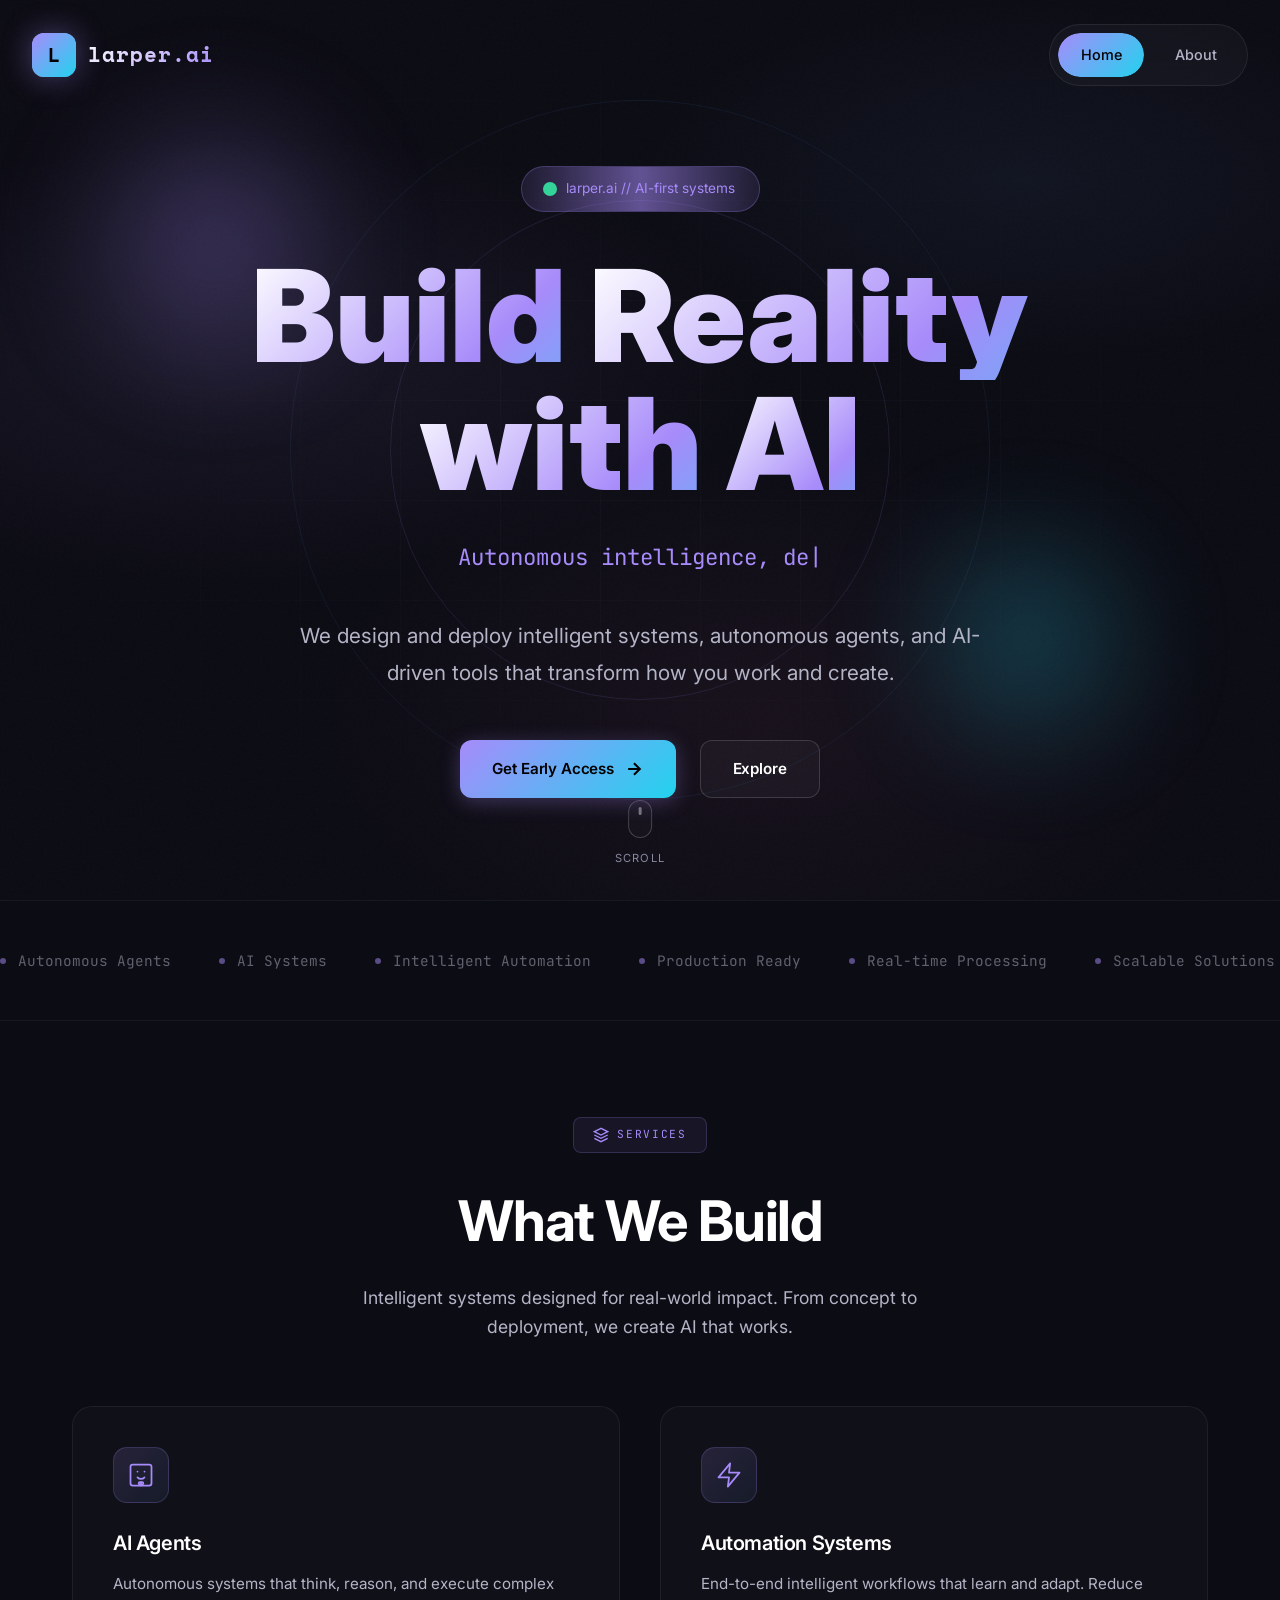
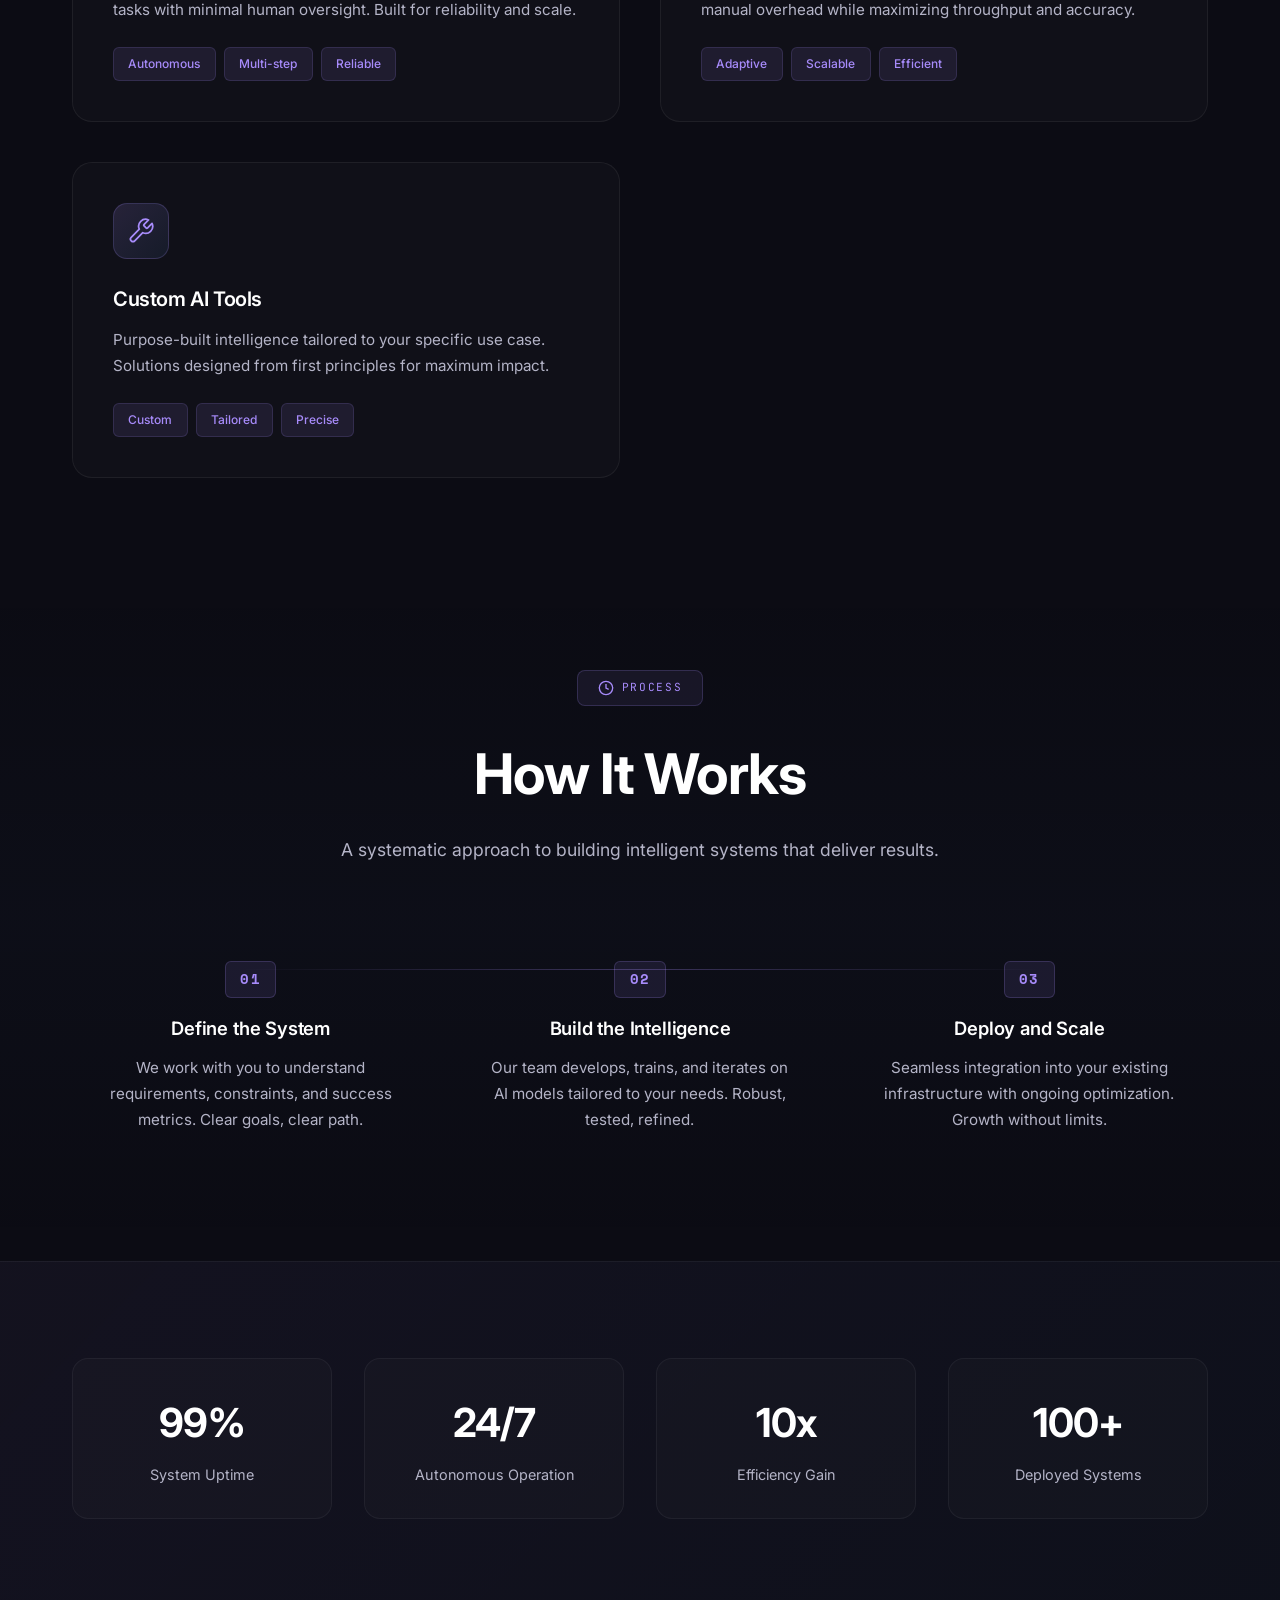
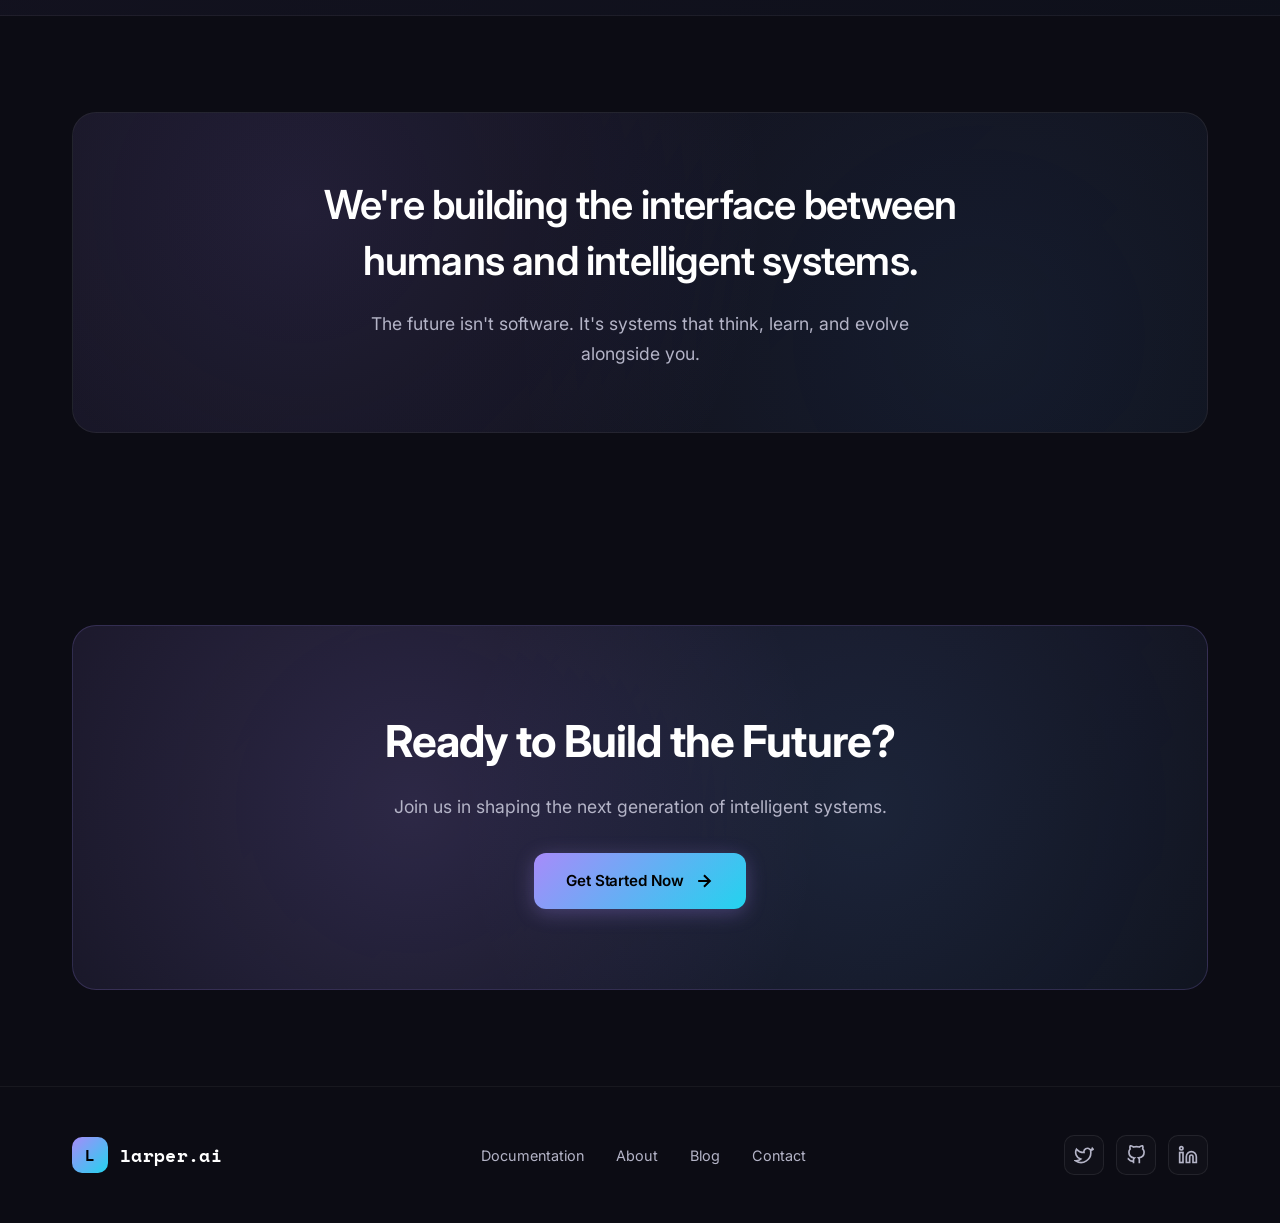
==== my-website.html/index.html @ 3fb198ee "init: larper.ai website base" ====
<!DOCTYPE html>
<html lang="en">

<head>
  <meta charset="UTF-8" />
  <meta name="viewport" content="width=device-width, initial-scale=1.0" />
  <title>larper.ai | Build Reality with AI</title>
  <link rel="preconnect" href="https://fonts.googleapis.com">
  <link rel="preconnect" href="https://fonts.gstatic.com" crossorigin>
  <link
    href="https://fonts.googleapis.com/css2?family=Inter:wght@300;400;500;600;700;800;900&family=Space+Mono:wght@400;700&family=JetBrains+Mono:wght@400;500;600&display=swap"
    rel="stylesheet">
  <style>
    :root {
      --bg: #0c0c14;
      --bg-light: #12121c;
      --text: #ffffff;
      --text-secondary: #b4b4c7;
      --muted: #8888a0;
      --accent: #a78bfa;
      --accent-alt: #60a5fa;
      --accent-pink: #f472b6;
      --accent-cyan: #22d3ee;
      --accent-green: #34d399;
      --accent-orange: #fb923c;
      --accent-yellow: #fbbf24;
    }

    * {
      box-sizing: border-box;
      margin: 0;
      padding: 0;
    }

    html {
      scroll-behavior: smooth;
    }

    ::-webkit-scrollbar {
      width: 10px;
    }

    ::-webkit-scrollbar-track {
      background: var(--bg);
    }

    ::-webkit-scrollbar-thumb {
      background: linear-gradient(180deg, var(--accent), var(--accent-cyan));
      border-radius: 5px;
    }

    body {
      background: var(--bg);
      color: var(--text);
      font-family: 'Inter', -apple-system, BlinkMacSystemFont, sans-serif;
      line-height: 1.6;
      overflow-x: hidden;
    }

    /* ===== ANIMATED BACKGROUND ===== */
    .bg-container {
      position: fixed;
      inset: 0;
      z-index: 0;
      overflow: hidden;
    }

    /* Subtle Mesh Gradient Background */
    .mesh-gradient {
      position: absolute;
      inset: 0;
      background:
        radial-gradient(ellipse 80% 50% at 20% 40%, rgba(167, 139, 250, 0.08) 0%, transparent 50%),
        radial-gradient(ellipse 60% 40% at 80% 20%, rgba(96, 165, 250, 0.06) 0%, transparent 50%),
        radial-gradient(ellipse 70% 60% at 60% 80%, rgba(244, 114, 182, 0.05) 0%, transparent 50%);
    }

    /* Grid - subtle */
    .grid-pattern {
      position: absolute;
      inset: 0;
      background-image:
        linear-gradient(rgba(255, 255, 255, 0.02) 1px, transparent 1px),
        linear-gradient(90deg, rgba(255, 255, 255, 0.02) 1px, transparent 1px);
      background-size: 100px 100px;
      mask-image: radial-gradient(ellipse at center, black 20%, transparent 70%);
    }

    /* Noise */
    .noise {
      position: absolute;
      inset: 0;
      background-image: url("data:image/svg+xml,%3Csvg viewBox='0 0 512 512' xmlns='http://www.w3.org/2000/svg'%3E%3Cfilter id='n'%3E%3CfeTurbulence type='fractalNoise' baseFrequency='0.7' numOctaves='4'/%3E%3C/filter%3E%3Crect width='100%25' height='100%25' filter='url(%23n)'/%3E%3C/svg%3E");
      opacity: 0.02;
      pointer-events: none;
    }

    /* Scroll Progress */
    .scroll-progress {
      position: fixed;
      top: 0;
      left: 0;
      height: 4px;
      background: linear-gradient(90deg, var(--accent), var(--accent-cyan), var(--accent-pink), var(--accent));
      background-size: 200% 100%;
      z-index: 10001;
      transform-origin: left;
      transform: scaleX(0);
      animation: gradientShift 3s linear infinite;
      box-shadow: 0 0 20px var(--accent), 0 0 40px var(--accent-cyan);
    }

    @keyframes gradientShift {
      0% {
        background-position: 0% 50%;
      }

      100% {
        background-position: 200% 50%;
      }
    }

    /* ===== HEADER ===== */
    .site-header {
      position: fixed;
      top: 0;
      left: 0;
      right: 0;
      z-index: 1000;
      padding: 1.5rem 0;
      transition: all 0.5s cubic-bezier(0.4, 0, 0.2, 1);
    }

    .site-header.scrolled {
      padding: 1rem 0;
      background: rgba(12, 12, 20, 0.85);
      backdrop-filter: blur(30px) saturate(180%);
      -webkit-backdrop-filter: blur(30px) saturate(180%);
      border-bottom: 1px solid rgba(255, 255, 255, 0.1);
    }

    .nav-inner {
      display: flex;
      align-items: center;
      justify-content: space-between;
      max-width: 1400px;
      margin: 0 auto;
      padding: 0 2rem;
    }

    .brand {
      display: flex;
      align-items: center;
      gap: 0.75rem;
      text-decoration: none;
      position: relative;
    }

    .brand-icon {
      width: 44px;
      height: 44px;
      background: linear-gradient(135deg, var(--accent), var(--accent-cyan));
      border-radius: 12px;
      display: flex;
      align-items: center;
      justify-content: center;
      font-family: 'Space Mono', monospace;
      font-size: 1.25rem;
      font-weight: 700;
      color: #000;
      box-shadow: 0 0 30px rgba(167, 139, 250, 0.4);
      animation: iconGlow 3s ease-in-out infinite;
      position: relative;
      overflow: hidden;
    }

    .brand-icon::before {
      content: '';
      position: absolute;
      inset: -2px;
      background: linear-gradient(135deg, var(--accent), var(--accent-cyan), var(--accent-pink), var(--accent));
      border-radius: 12px;
      z-index: -1;
      animation: borderRotate 3s linear infinite;
    }

    @keyframes borderRotate {
      0% {
        transform: rotate(0deg);
      }

      100% {
        transform: rotate(360deg);
      }
    }

    @keyframes iconGlow {

      0%,
      100% {
        box-shadow: 0 0 20px rgba(167, 139, 250, 0.4), 0 0 40px rgba(167, 139, 250, 0.2);
      }

      50% {
        box-shadow: 0 0 40px rgba(96, 165, 250, 0.6), 0 0 80px rgba(96, 165, 250, 0.3);
      }
    }

    .brand-text {
      font-family: 'Space Mono', monospace;
      font-size: 1.3rem;
      font-weight: 700;
      color: var(--text);
      letter-spacing: 0.05em;
      background: linear-gradient(135deg, var(--text), var(--accent));
      -webkit-background-clip: text;
      -webkit-text-fill-color: transparent;
      background-clip: text;
    }

    .nav-links {
      display: flex;
      gap: 0.5rem;
      background: rgba(255, 255, 255, 0.03);
      backdrop-filter: blur(20px);
      padding: 0.5rem;
      border-radius: 100px;
      border: 1px solid rgba(255, 255, 255, 0.08);
    }

    .nav-links a {
      color: var(--text-secondary);
      text-decoration: none;
      font-size: 0.9rem;
      font-weight: 500;
      padding: 0.65rem 1.4rem;
      border-radius: 100px;
      transition: all 0.3s ease;
      position: relative;
      overflow: hidden;
    }

    .nav-links a::before {
      content: '';
      position: absolute;
      inset: 0;
      background: linear-gradient(135deg, var(--accent), var(--accent-cyan));
      border-radius: 100px;
      opacity: 0;
      transition: opacity 0.3s;
    }

    .nav-links a span {
      position: relative;
      z-index: 1;
    }

    .nav-links a:hover,
    .nav-links a[aria-current="page"] {
      color: #000;
    }

    .nav-links a:hover::before,
    .nav-links a[aria-current="page"]::before {
      opacity: 1;
    }

    /* ===== HERO SECTION ===== */
    .hero {
      min-height: 100vh;
      display: flex;
      align-items: center;
      justify-content: center;
      position: relative;
      padding: 8rem 2rem 4rem;
      overflow: hidden;
    }

    /* Hero decorations */
    .hero-decoration {
      position: absolute;
      inset: 0;
      pointer-events: none;
      overflow: hidden;
    }

    .hero-ring {
      position: absolute;
      border-radius: 50%;
      border: 1px solid rgba(167, 139, 250, 0.12);
      top: 50%;
      left: 50%;
      transform: translate(-50%, -50%);
    }

    .hero-ring-1 {
      width: 500px;
      height: 500px;
    }

    .hero-ring-2 {
      width: 700px;
      height: 700px;
      border-color: rgba(96, 165, 250, 0.08);
    }

    .hero-orb {
      position: absolute;
      border-radius: 50%;
      filter: blur(60px);
      opacity: 0.4;
    }

    .hero-orb-1 {
      width: 300px;
      height: 300px;
      background: radial-gradient(circle, var(--accent), transparent 70%);
      top: 10%;
      left: 5%;
    }

    .hero-orb-2 {
      width: 250px;
      height: 250px;
      background: radial-gradient(circle, var(--accent-cyan), transparent 70%);
      bottom: 15%;
      right: 10%;
    }

    .hero-content {
      text-align: center;
      max-width: 1000px;
      position: relative;
      z-index: 10;
    }

    /* Hero Badge */
    .hero-badge {
      display: inline-flex;
      align-items: center;
      gap: 0.75rem;
      padding: 0.7rem 1.5rem;
      background: rgba(167, 139, 250, 0.1);
      border: 1px solid rgba(167, 139, 250, 0.3);
      border-radius: 100px;
      font-size: 0.85rem;
      color: var(--accent);
      margin-bottom: 2.5rem;
      position: relative;
      overflow: hidden;
      animation: fadeInUp 1s ease forwards;
      opacity: 0;
    }

    .hero-badge::before {
      content: '';
      position: absolute;
      inset: -2px;
      background: linear-gradient(90deg, transparent, rgba(167, 139, 250, 0.5), transparent);
      animation: shimmer 3s ease infinite;
    }

    @keyframes shimmer {
      0% {
        transform: translateX(-100%);
      }

      100% {
        transform: translateX(100%);
      }
    }

    .badge-dot {
      width: 8px;
      height: 8px;
      background: var(--accent-green);
      border-radius: 50%;
      position: relative;
    }

    .badge-dot::after {
      content: '';
      position: absolute;
      inset: -3px;
      background: var(--accent-green);
      border-radius: 50%;
      animation: dotPulse 2s ease-in-out infinite;
    }

    @keyframes dotPulse {

      0%,
      100% {
        opacity: 0;
        transform: scale(1);
      }

      50% {
        opacity: 0.5;
        transform: scale(2);
      }
    }

    /* Hero Title */
    .hero h1 {
      font-family: 'Inter', sans-serif;
      font-size: clamp(3.5rem, 12vw, 8rem);
      font-weight: 900;
      line-height: 1;
      margin-bottom: 2rem;
      position: relative;
      animation: fadeInUp 1s ease 0.1s forwards;
      opacity: 0;
    }

    .hero h1 .line {
      display: block;
    }

    .hero h1 .word {
      display: inline-block;
      background: linear-gradient(135deg, #fff 0%, var(--accent) 25%, var(--accent-cyan) 50%, var(--accent-pink) 75%, #fff 100%);
      background-size: 300% 300%;
      -webkit-background-clip: text;
      -webkit-text-fill-color: transparent;
      background-clip: text;
      animation: gradientText 6s ease infinite;
    }

    @keyframes gradientText {

      0%,
      100% {
        background-position: 0% 50%;
      }

      50% {
        background-position: 100% 50%;
      }
    }

    /* Typewriter */
    .hero-tagline {
      font-family: 'JetBrains Mono', monospace;
      font-size: clamp(1rem, 2.5vw, 1.4rem);
      color: var(--accent-cyan);
      margin-bottom: 2rem;
      min-height: 2em;
      animation: fadeInUp 1s ease 0.2s forwards;
      opacity: 0;
    }

    .typewriter {
      color: var(--accent);
    }

    .typewriter::after {
      content: '|';
      animation: blink 0.8s step-end infinite;
      color: var(--accent);
    }

    @keyframes blink {

      0%,
      100% {
        opacity: 1;
      }

      50% {
        opacity: 0;
      }
    }

    /* Hero Description */
    .hero-description {
      font-size: clamp(1.1rem, 2vw, 1.3rem);
      color: var(--text-secondary);
      max-width: 700px;
      margin: 0 auto 3rem;
      line-height: 1.8;
      animation: fadeInUp 1s ease 0.3s forwards;
      opacity: 0;
    }

    /* Buttons */
    .hero-buttons {
      display: flex;
      gap: 1.5rem;
      justify-content: center;
      flex-wrap: wrap;
      animation: fadeInUp 1s ease 0.4s forwards;
      opacity: 0;
    }

    .btn {
      display: inline-flex;
      align-items: center;
      justify-content: center;
      gap: 0.6rem;
      padding: 1rem 2rem;
      border-radius: 12px;
      font-size: 0.95rem;
      font-weight: 600;
      text-decoration: none;
      transition: all 0.3s ease;
      position: relative;
      overflow: hidden;
      font-family: 'Inter', sans-serif;
      letter-spacing: -0.01em;
    }

    .btn-primary {
      background: linear-gradient(135deg, var(--accent), var(--accent-cyan));
      color: #000;
      border: none;
      box-shadow: 0 4px 20px rgba(167, 139, 250, 0.3);
    }

    .btn-primary:hover {
      transform: translateY(-2px);
      box-shadow: 0 8px 30px rgba(167, 139, 250, 0.4);
    }

    .btn-primary:active {
      transform: translateY(0);
    }

    .btn-secondary {
      background: rgba(255, 255, 255, 0.03);
      color: var(--text);
      border: 1px solid rgba(255, 255, 255, 0.15);
      backdrop-filter: blur(10px);
    }

    .btn-secondary:hover {
      background: rgba(255, 255, 255, 0.08);
      border-color: rgba(167, 139, 250, 0.4);
      transform: translateY(-2px);
    }

    @keyframes fadeInUp {
      from {
        opacity: 0;
        transform: translateY(50px);
      }

      to {
        opacity: 1;
        transform: translateY(0);
      }
    }

    /* Scroll Indicator */
    .scroll-indicator {
      position: absolute;
      bottom: 2rem;
      left: 50%;
      transform: translateX(-50%);
      display: flex;
      flex-direction: column;
      align-items: center;
      gap: 0.75rem;
      color: var(--muted);
      font-size: 0.7rem;
      letter-spacing: 0.1em;
      text-transform: uppercase;
      animation: fadeIn 1s ease 1.5s forwards;
      opacity: 0;
    }

    @keyframes fadeIn {
      to {
        opacity: 1;
      }
    }

    .scroll-mouse {
      width: 24px;
      height: 38px;
      border: 1.5px solid rgba(255, 255, 255, 0.2);
      border-radius: 16px;
      position: relative;
      background: rgba(255, 255, 255, 0.02);
    }

    .scroll-mouse::before {
      content: '';
      position: absolute;
      top: 6px;
      left: 50%;
      transform: translateX(-50%);
      width: 3px;
      height: 8px;
      background: rgba(255, 255, 255, 0.4);
      border-radius: 2px;
      animation: scrollBounce 2s ease-in-out infinite;
    }

    @keyframes scrollBounce {

      0%,
      100% {
        transform: translateX(-50%) translateY(0);
        opacity: 1;
      }

      50% {
        transform: translateX(-50%) translateY(12px);
        opacity: 0.3;
      }
    }

    /* ===== MARQUEE ===== */
    .marquee-section {
      padding: 3rem 0;
      border-top: 1px solid rgba(255, 255, 255, 0.05);
      border-bottom: 1px solid rgba(255, 255, 255, 0.05);
      overflow: hidden;
      position: relative;
    }

    .marquee-container {
      display: flex;
      gap: 3rem;
      animation: marquee 30s linear infinite;
    }

    .marquee-item {
      font-family: 'JetBrains Mono', monospace;
      font-size: 0.9rem;
      color: var(--text-secondary);
      white-space: nowrap;
      display: flex;
      align-items: center;
      gap: 0.75rem;
      opacity: 0.5;
    }

    .marquee-item::before {
      content: '';
      width: 6px;
      height: 6px;
      background: var(--accent);
      border-radius: 50%;
    }

    @keyframes marquee {
      0% {
        transform: translateX(0);
      }

      100% {
        transform: translateX(-50%);
      }
    }

    /* ===== SECTIONS ===== */
    section {
      padding: 6rem 0;
      position: relative;
      z-index: 10;
    }

    .container {
      max-width: 1200px;
      margin: 0 auto;
      padding: 0 2rem;
    }

    .section-header {
      text-align: center;
      margin-bottom: 4rem;
    }

    .section-label {
      display: inline-flex;
      align-items: center;
      gap: 0.5rem;
      font-family: 'JetBrains Mono', monospace;
      font-size: 0.7rem;
      color: var(--accent);
      text-transform: uppercase;
      letter-spacing: 0.15em;
      padding: 0.5rem 1.2rem;
      background: rgba(167, 139, 250, 0.08);
      border: 1px solid rgba(167, 139, 250, 0.2);
      border-radius: 8px;
      margin-bottom: 1.5rem;
    }

    .section-title {
      font-family: 'Inter', sans-serif;
      font-size: clamp(2rem, 5vw, 3.5rem);
      font-weight: 700;
      margin-bottom: 1rem;
      color: var(--text);
      letter-spacing: -0.02em;
    }

    .section-subtitle {
      color: var(--text-secondary);
      font-size: 1.1rem;
      max-width: 600px;
      margin: 0 auto;
      line-height: 1.7;
    }

    /* ===== FEATURE CARDS ===== */
    .features-grid {
      display: grid;
      grid-template-columns: repeat(auto-fit, minmax(380px, 1fr));
      gap: 2.5rem;
    }

    .feature-card {
      position: relative;
      padding: 2.5rem;
      background: rgba(255, 255, 255, 0.02);
      border: 1px solid rgba(255, 255, 255, 0.06);
      border-radius: 20px;
      overflow: hidden;
      transition: all 0.4s ease;
    }

    .feature-card::before {
      content: '';
      position: absolute;
      inset: 0;
      background: radial-gradient(circle at var(--mouse-x, 50%) var(--mouse-y, 50%), rgba(167, 139, 250, 0.1), transparent 50%);
      opacity: 0;
      transition: opacity 0.4s;
      pointer-events: none;
    }

    .feature-card:hover::before {
      opacity: 1;
    }

    .feature-card:hover {
      transform: translateY(-8px);
      border-color: rgba(167, 139, 250, 0.25);
      box-shadow: 0 20px 40px rgba(0, 0, 0, 0.3), 0 0 40px rgba(167, 139, 250, 0.08);
    }

    .feature-glow {
      position: absolute;
      top: 0;
      left: 0;
      right: 0;
      height: 1px;
      background: linear-gradient(90deg, transparent, var(--accent), transparent);
      opacity: 0;
      transition: opacity 0.4s;
    }

    .feature-card:hover .feature-glow {
      opacity: 0.6;
    }

    .feature-icon {
      width: 56px;
      height: 56px;
      display: flex;
      align-items: center;
      justify-content: center;
      background: linear-gradient(135deg, rgba(167, 139, 250, 0.15), rgba(96, 165, 250, 0.08));
      border: 1px solid rgba(167, 139, 250, 0.2);
      border-radius: 14px;
      margin-bottom: 1.5rem;
      position: relative;
      color: var(--accent);
    }

    .feature-icon svg {
      width: 28px;
      height: 28px;
    }

    .feature-card h3 {
      font-size: 1.25rem;
      margin-bottom: 0.75rem;
      color: var(--text);
      font-weight: 600;
      letter-spacing: -0.02em;
    }

    .feature-card p {
      color: var(--text-secondary);
      font-size: 0.95rem;
      line-height: 1.7;
    }

    .feature-tags {
      display: flex;
      flex-wrap: wrap;
      gap: 0.5rem;
      margin-top: 1.5rem;
    }

    .feature-tag {
      font-size: 0.75rem;
      padding: 0.4rem 0.9rem;
      background: rgba(167, 139, 250, 0.1);
      border: 1px solid rgba(167, 139, 250, 0.15);
      border-radius: 6px;
      color: var(--accent);
      font-weight: 500;
    }

    /* ===== STEPS ===== */
    .steps-section {
      background: linear-gradient(180deg, transparent, rgba(96, 165, 250, 0.02), transparent);
    }

    .steps-container {
      display: grid;
      grid-template-columns: repeat(3, 1fr);
      gap: 2rem;
      position: relative;
    }

    .steps-container::before {
      content: '';
      position: absolute;
      top: 2.5rem;
      left: 15%;
      right: 15%;
      height: 1px;
      background: linear-gradient(90deg, transparent, rgba(167, 139, 250, 0.3), transparent);
    }

    .step-card {
      text-align: center;
      padding: 2rem 1.5rem;
      position: relative;
    }

    .step-number {
      font-family: 'Space Mono', monospace;
      font-size: 0.85rem;
      font-weight: 600;
      color: var(--accent);
      text-transform: uppercase;
      letter-spacing: 0.1em;
      margin-bottom: 1rem;
      display: inline-block;
      padding: 0.4rem 0.9rem;
      background: rgba(167, 139, 250, 0.1);
      border: 1px solid rgba(167, 139, 250, 0.2);
      border-radius: 6px;
    }

    .step-card h3 {
      font-size: 1.15rem;
      margin-bottom: 0.75rem;
      color: var(--text);
      font-weight: 600;
      letter-spacing: -0.01em;
    }

    .step-card p {
      color: var(--text-secondary);
      font-size: 0.95rem;
      line-height: 1.7;
    }

    /* ===== STATS ===== */
    .showcase {
      background: linear-gradient(135deg, rgba(167, 139, 250, 0.05), rgba(96, 165, 250, 0.03));
      border-top: 1px solid rgba(255, 255, 255, 0.05);
      border-bottom: 1px solid rgba(255, 255, 255, 0.05);
    }

    .showcase-grid {
      display: grid;
      grid-template-columns: repeat(4, 1fr);
      gap: 2rem;
    }

    .stat-card {
      text-align: center;
      padding: 2rem 1.5rem;
      background: rgba(255, 255, 255, 0.02);
      border: 1px solid rgba(255, 255, 255, 0.05);
      border-radius: 16px;
      transition: all 0.3s ease;
    }

    .stat-card:hover {
      transform: translateY(-4px);
      border-color: rgba(167, 139, 250, 0.2);
      background: rgba(255, 255, 255, 0.03);
    }

    .stat-number {
      font-family: 'Inter', sans-serif;
      font-size: 2.5rem;
      font-weight: 700;
      color: var(--text);
      margin-bottom: 0.5rem;
      letter-spacing: -0.02em;
    }

    .stat-label {
      color: var(--text-secondary);
      font-size: 0.9rem;
    }

    /* ===== VISION ===== */
    .vision-section {
      position: relative;
    }

    .vision-card {
      background: linear-gradient(135deg, rgba(167, 139, 250, 0.06), rgba(96, 165, 250, 0.03));
      border: 1px solid rgba(255, 255, 255, 0.08);
      border-radius: 24px;
      padding: 4rem 3rem;
      text-align: center;
      position: relative;
      overflow: hidden;
    }

    .vision-card::before {
      content: '';
      position: absolute;
      inset: 0;
      background:
        radial-gradient(circle at 20% 30%, rgba(167, 139, 250, 0.1), transparent 50%),
        radial-gradient(circle at 80% 70%, rgba(96, 165, 250, 0.08), transparent 50%);
      pointer-events: none;
    }

    .vision-content {
      position: relative;
      z-index: 1;
    }

    .vision-card h2 {
      font-family: 'Inter', sans-serif;
      font-size: clamp(1.5rem, 4vw, 2.5rem);
      font-weight: 600;
      margin-bottom: 1.25rem;
      line-height: 1.4;
      color: var(--text);
      letter-spacing: -0.02em;
    }

    .vision-card p {
      color: var(--text-secondary);
      font-size: 1.1rem;
      max-width: 600px;
      margin: 0 auto;
      line-height: 1.7;
    }

    /* ===== CTA ===== */
    .cta-card {
      background: linear-gradient(135deg, rgba(167, 139, 250, 0.1), rgba(96, 165, 250, 0.05));
      border: 1px solid rgba(167, 139, 250, 0.2);
      border-radius: 24px;
      padding: 5rem 3rem;
      text-align: center;
      position: relative;
      overflow: hidden;
    }

    .cta-card::before {
      content: '';
      position: absolute;
      inset: 0;
      background: radial-gradient(circle at 30% 50%, rgba(167, 139, 250, 0.15), transparent 50%),
        radial-gradient(circle at 70% 50%, rgba(96, 165, 250, 0.1), transparent 50%);
      pointer-events: none;
    }

    .cta-card h2 {
      font-family: 'Inter', sans-serif;
      font-size: clamp(1.75rem, 4vw, 2.75rem);
      font-weight: 700;
      margin-bottom: 1rem;
      position: relative;
      letter-spacing: -0.02em;
    }

    .cta-card p {
      color: var(--text-secondary);
      font-size: 1.1rem;
      margin-bottom: 2rem;
      position: relative;
      max-width: 500px;
      margin-left: auto;
      margin-right: auto;
    }

    .cta-card .btn {
      position: relative;
    }

    /* ===== FOOTER ===== */
    footer {
      padding: 3rem 0;
      border-top: 1px solid rgba(255, 255, 255, 0.05);
      position: relative;
      z-index: 10;
    }

    .footer-content {
      display: flex;
      justify-content: space-between;
      align-items: center;
      flex-wrap: wrap;
      gap: 1.5rem;
    }

    .footer-brand {
      display: flex;
      align-items: center;
      gap: 0.75rem;
    }

    .footer-logo {
      width: 36px;
      height: 36px;
      background: linear-gradient(135deg, var(--accent), var(--accent-cyan));
      border-radius: 10px;
      display: flex;
      align-items: center;
      justify-content: center;
      font-family: 'Space Mono', monospace;
      font-weight: 700;
      font-size: 1rem;
      color: #000;
    }

    .footer-name {
      font-family: 'Space Mono', monospace;
      font-weight: 700;
      font-size: 1.1rem;
      color: var(--text);
      letter-spacing: 0.02em;
    }

    .footer-links {
      display: flex;
      gap: 2rem;
    }

    .footer-links a {
      color: var(--text-secondary);
      text-decoration: none;
      font-size: 0.9rem;
      transition: color 0.2s ease;
    }

    .footer-links a:hover {
      color: var(--text);
    }

    .footer-social {
      display: flex;
      gap: 0.75rem;
    }

    .footer-social a {
      width: 40px;
      height: 40px;
      display: flex;
      align-items: center;
      justify-content: center;
      border-radius: 10px;
      border: 1px solid rgba(255, 255, 255, 0.08);
      color: var(--text-secondary);
      transition: all 0.2s ease;
      background: rgba(255, 255, 255, 0.02);
    }

    .footer-social a:hover {
      background: rgba(167, 139, 250, 0.1);
      border-color: rgba(167, 139, 250, 0.3);
      color: var(--text);
    }

    /* ===== REVEAL ANIMATIONS ===== */
    .reveal {
      opacity: 0;
      transform: translateY(30px);
      transition: opacity 0.6s ease, transform 0.6s ease;
    }

    .reveal.active {
      opacity: 1;
      transform: translateY(0);
    }

    .reveal-delay-1 {
      transition-delay: 0.1s;
    }

    .reveal-delay-2 {
      transition-delay: 0.2s;
    }

    .reveal-delay-3 {
      transition-delay: 0.3s;
    }

    /* ===== MODAL ===== */
    .modal-overlay {
      position: fixed;
      inset: 0;
      z-index: 10000;
      display: grid;
      place-items: center;
      padding: 1rem;
      background: rgba(12, 12, 20, 0.95);
      backdrop-filter: blur(30px);
      opacity: 0;
      visibility: hidden;
      pointer-events: none;
      transition: all 0.5s ease;
    }

    .modal-overlay.active {
      opacity: 1;
      visibility: visible;
      pointer-events: auto;
    }

    .modal {
      width: min(100%, 500px);
      background: linear-gradient(135deg, rgba(20, 20, 35, 0.98), rgba(12, 12, 20, 0.99));
      border: 2px solid rgba(167, 139, 250, 0.3);
      border-radius: 32px;
      padding: 3rem;
      position: relative;
      overflow: hidden;
      transform: translateY(50px) scale(0.9);
      transition: transform 0.5s cubic-bezier(0.175, 0.885, 0.32, 1.275);
    }

    .modal-overlay.active .modal {
      transform: translateY(0) scale(1);
    }

    .modal::before {
      content: '';
      position: absolute;
      inset: -3px;
      background: conic-gradient(from 0deg, var(--accent), var(--accent-cyan), var(--accent-pink), var(--accent));
      border-radius: 32px;
      z-index: -1;
      animation: borderRotate 4s linear infinite;
      opacity: 0.5;
    }

    .modal-close {
      position: absolute;
      top: 1.5rem;
      right: 1.5rem;
      width: 44px;
      height: 44px;
      display: flex;
      align-items: center;
      justify-content: center;
      border: 1px solid rgba(255, 255, 255, 0.1);
      background: rgba(255, 255, 255, 0.05);
      color: var(--text-secondary);
      border-radius: 14px;
      cursor: pointer;
      transition: all 0.3s ease;
      font-size: 1.5rem;
    }

    .modal-close:hover {
      background: rgba(167, 139, 250, 0.1);
      border-color: var(--accent);
      color: var(--text);
    }

    .modal-title {
      font-size: 2rem;
      font-weight: 700;
      margin-bottom: 1rem;
    }

    .modal-copy {
      color: var(--text-secondary);
      margin-bottom: 2rem;
      font-size: 1.05rem;
    }

    .modal-input {
      width: 100%;
      padding: 1.2rem 1.5rem;
      background: rgba(255, 255, 255, 0.03);
      border: 2px solid rgba(255, 255, 255, 0.1);
      border-radius: 16px;
      color: var(--text);
      font-size: 1.05rem;
      font-family: inherit;
      transition: all 0.3s ease;
      margin-bottom: 1rem;
    }

    .modal-input::placeholder {
      color: var(--muted);
    }

    .modal-input:focus {
      outline: none;
      border-color: var(--accent);
      box-shadow: 0 0 0 4px rgba(167, 139, 250, 0.15);
    }

    .modal-error {
      color: #ff6b6b;
      font-size: 0.85rem;
      opacity: 0;
      transition: opacity 0.3s;
      margin-bottom: 1rem;
    }

    .modal-error.visible {
      opacity: 1;
    }

    .modal-note {
      text-align: center;
      color: var(--muted);
      font-size: 0.85rem;
      margin-top: 1rem;
    }

    .modal-success {
      text-align: center;
      padding: 2rem 0;
    }

    .modal-success-icon {
      width: 100px;
      height: 100px;
      background: linear-gradient(135deg, var(--accent), var(--accent-cyan));
      border-radius: 50%;
      display: flex;
      align-items: center;
      justify-content: center;
      margin: 0 auto 2rem;
      font-size: 3rem;
      color: #000;
      animation: successPop 0.6s cubic-bezier(0.175, 0.885, 0.32, 1.275);
    }

    @keyframes successPop {
      0% {
        transform: scale(0);
      }

      50% {
        transform: scale(1.2);
      }

      100% {
        transform: scale(1);
      }
    }

    .hidden {
      display: none !important;
    }

    body.modal-open {
      overflow: hidden;
    }

    /* ===== RESPONSIVE ===== */
    @media (max-width: 1024px) {
      .steps-container {
        grid-template-columns: 1fr;
      }

      .steps-container::before {
        display: none;
      }

      .showcase-grid {
        grid-template-columns: repeat(2, 1fr);
      }
    }

    @media (max-width: 768px) {
      .nav-links {
        display: none;
      }

      .hero {
        padding: 6rem 1.5rem 3rem;
      }

      .hero h1 {
        font-size: clamp(2.5rem, 10vw, 4rem);
      }

      .hero-buttons {
        flex-direction: column;
        align-items: center;
      }

      .btn {
        width: 100%;
        max-width: 320px;
      }

      .features-grid {
        grid-template-columns: 1fr;
      }

      .showcase-grid {
        grid-template-columns: 1fr;
      }

      .vision-card,
      .cta-card {
        padding: 4rem 2rem;
      }

      .footer-content {
        flex-direction: column;
        text-align: center;
      }

      .footer-links {
        flex-wrap: wrap;
        justify-content: center;
      }

      .cursor,
      .cursor-dot {
        display: none;
      }

      body {
        cursor: auto;
      }
    }
  </style>
</head>

<body>
  <!-- Scroll Progress -->
  <div class="scroll-progress" id="scroll-progress"></div>

  <!-- Background -->
  <div class="bg-container">
    <div class="mesh-gradient"></div>
    <div class="grid-pattern"></div>
    <div class="noise"></div>
  </div>

  <!-- Header -->
  <header class="site-header" id="header">
    <div class="nav-inner">
      <a class="brand" href="index.html">
        <div class="brand-icon">L</div>
        <span class="brand-text">larper.ai</span>
      </a>
      <nav class="nav-links" aria-label="Main navigation">
        <a href="index.html" aria-current="page"><span>Home</span></a>
        <a href="about.html"><span>About</span></a>
      </nav>
    </div>
  </header>

  <!-- Hero -->
  <section class="hero">
    <div class="hero-decoration">
      <div class="hero-ring hero-ring-1"></div>
      <div class="hero-ring hero-ring-2"></div>
      <div class="hero-orb hero-orb-1"></div>
      <div class="hero-orb hero-orb-2"></div>
    </div>
    <div class="hero-content">
      <div class="hero-badge">
        <div class="badge-dot"></div>
        <span>larper.ai // AI-first systems</span>
      </div>
      <h1>
        <span class="line"><span class="word">Build</span> <span class="word">Reality</span></span>
        <span class="line"><span class="word">with</span> <span class="word">AI</span></span>
      </h1>
      <div class="hero-tagline">
        <span class="typewriter" id="typewriter"></span>
      </div>
      <p class="hero-description">
        We design and deploy intelligent systems, autonomous agents, and AI-driven tools that transform how you work and
        create.
      </p>
      <div class="hero-buttons">
        <a href="#" class="btn btn-primary" data-cta-open>
          <span>Get Early Access</span>
          <svg width="20" height="20" viewBox="0 0 24 24" fill="none" stroke="currentColor" stroke-width="2.5">
            <path d="M5 12h14M12 5l7 7-7 7" />
          </svg>
        </a>
        <a href="#what-we-do" class="btn btn-secondary">
          <span>Explore</span>
        </a>
      </div>
    </div>
    <div class="scroll-indicator">
      <div class="scroll-mouse"></div>
      <span>Scroll</span>
    </div>
  </section>

  <!-- Marquee -->
  <section class="marquee-section">
    <div class="marquee-container">
      <span class="marquee-item">Autonomous Agents</span>
      <span class="marquee-item">AI Systems</span>
      <span class="marquee-item">Intelligent Automation</span>
      <span class="marquee-item">Production Ready</span>
      <span class="marquee-item">Real-time Processing</span>
      <span class="marquee-item">Scalable Solutions</span>
      <span class="marquee-item">Autonomous Agents</span>
      <span class="marquee-item">AI Systems</span>
      <span class="marquee-item">Intelligent Automation</span>
      <span class="marquee-item">Production Ready</span>
      <span class="marquee-item">Real-time Processing</span>
      <span class="marquee-item">Scalable Solutions</span>
    </div>
  </section>

  <!-- What We Do -->
  <section id="what-we-do">
    <div class="container">
      <div class="section-header reveal">
        <span class="section-label">
          <svg width="16" height="16" viewBox="0 0 24 24" fill="none" stroke="currentColor" stroke-width="2">
            <path d="M12 2L2 7l10 5 10-5-10-5zM2 17l10 5 10-5M2 12l10 5 10-5" />
          </svg>
          Services
        </span>
        <h2 class="section-title">What We Build</h2>
        <p class="section-subtitle">Intelligent systems designed for real-world impact. From concept to deployment, we
          create AI that works.</p>
      </div>
      <div class="features-grid">
        <article class="feature-card reveal">
          <div class="feature-glow"></div>
          <div class="feature-icon">
            <svg viewBox="0 0 24 24" fill="none" stroke="currentColor" stroke-width="1.5" stroke-linecap="round"
              stroke-linejoin="round">
              <rect x="3" y="3" width="18" height="18" rx="2" ry="2"></rect>
              <line x1="9" y1="9" x2="9.01" y2="9"></line>
              <line x1="15" y1="9" x2="15.01" y2="9"></line>
              <path d="M9 14a4 4 0 0 0 6 0"></path>
              <path d="M12 18v3"></path>
              <rect x="10" y="18" width="4" height="2" rx="1"></rect>
            </svg>
          </div>
          <h3>AI Agents</h3>
          <p>Autonomous systems that think, reason, and execute complex tasks with minimal human oversight. Built for
            reliability and scale.</p>
          <div class="feature-tags">
            <span class="feature-tag">Autonomous</span>
            <span class="feature-tag">Multi-step</span>
            <span class="feature-tag">Reliable</span>
          </div>
        </article>
        <article class="feature-card reveal reveal-delay-1">
          <div class="feature-glow"></div>
          <div class="feature-icon">
            <svg viewBox="0 0 24 24" fill="none" stroke="currentColor" stroke-width="1.5" stroke-linecap="round"
              stroke-linejoin="round">
              <polygon points="13 2 3 14 12 14 11 22 21 10 12 10 13 2"></polygon>
            </svg>
          </div>
          <h3>Automation Systems</h3>
          <p>End-to-end intelligent workflows that learn and adapt. Reduce manual overhead while maximizing throughput
            and accuracy.</p>
          <div class="feature-tags">
            <span class="feature-tag">Adaptive</span>
            <span class="feature-tag">Scalable</span>
            <span class="feature-tag">Efficient</span>
          </div>
        </article>
        <article class="feature-card reveal reveal-delay-2">
          <div class="feature-glow"></div>
          <div class="feature-icon">
            <svg viewBox="0 0 24 24" fill="none" stroke="currentColor" stroke-width="1.5" stroke-linecap="round"
              stroke-linejoin="round">
              <path
                d="M14.7 6.3a1 1 0 0 0 0 1.4l1.6 1.6a1 1 0 0 0 1.4 0l3.77-3.77a6 6 0 0 1-7.94 7.94l-6.91 6.91a2.12 2.12 0 0 1-3-3l6.91-6.91a6 6 0 0 1 7.94-7.94l-3.76 3.76z">
              </path>
            </svg>
          </div>
          <h3>Custom AI Tools</h3>
          <p>Purpose-built intelligence tailored to your specific use case. Solutions designed from first principles for
            maximum impact.</p>
          <div class="feature-tags">
            <span class="feature-tag">Custom</span>
            <span class="feature-tag">Tailored</span>
            <span class="feature-tag">Precise</span>
          </div>
        </article>
      </div>
    </div>
  </section>

  <!-- How It Works -->
  <section id="how-it-works" class="steps-section">
    <div class="container">
      <div class="section-header reveal">
        <span class="section-label">
          <svg width="16" height="16" viewBox="0 0 24 24" fill="none" stroke="currentColor" stroke-width="2">
            <circle cx="12" cy="12" r="10" />
            <path d="M12 6v6l4 2" />
          </svg>
          Process
        </span>
        <h2 class="section-title">How It Works</h2>
        <p class="section-subtitle">A systematic approach to building intelligent systems that deliver results.</p>
      </div>
      <div class="steps-container">
        <div class="step-card reveal">
          <div class="step-number">01</div>
          <h3>Define the System</h3>
          <p>We work with you to understand requirements, constraints, and success metrics. Clear goals, clear path.</p>
        </div>
        <div class="step-card reveal reveal-delay-1">
          <div class="step-number">02</div>
          <h3>Build the Intelligence</h3>
          <p>Our team develops, trains, and iterates on AI models tailored to your needs. Robust, tested, refined.</p>
        </div>
        <div class="step-card reveal reveal-delay-2">
          <div class="step-number">03</div>
          <h3>Deploy and Scale</h3>
          <p>Seamless integration into your existing infrastructure with ongoing optimization. Growth without limits.
          </p>
        </div>
      </div>
    </div>
  </section>

  <!-- Stats -->
  <section class="showcase">
    <div class="container">
      <div class="showcase-grid">
        <div class="stat-card reveal">
          <div class="stat-number">99%</div>
          <div class="stat-label">System Uptime</div>
        </div>
        <div class="stat-card reveal reveal-delay-1">
          <div class="stat-number">24/7</div>
          <div class="stat-label">Autonomous Operation</div>
        </div>
        <div class="stat-card reveal reveal-delay-2">
          <div class="stat-number">10x</div>
          <div class="stat-label">Efficiency Gain</div>
        </div>
        <div class="stat-card reveal reveal-delay-3">
          <div class="stat-number">100+</div>
          <div class="stat-label">Deployed Systems</div>
        </div>
      </div>
    </div>
  </section>

  <!-- Vision -->
  <section id="vision" class="vision-section">
    <div class="container">
      <div class="vision-card reveal">
        <div class="vision-content">
          <h2>We're building the interface between<br>humans and intelligent systems.</h2>
          <p>The future isn't software. It's systems that think, learn, and evolve alongside you.</p>
        </div>
      </div>
    </div>
  </section>

  <!-- CTA -->
  <section id="cta">
    <div class="container">
      <div class="cta-card reveal">
        <h2>Ready to Build the Future?</h2>
        <p>Join us in shaping the next generation of intelligent systems.</p>
        <a href="#" class="btn btn-primary" data-cta-open>
          <span>Get Started Now</span>
          <svg width="20" height="20" viewBox="0 0 24 24" fill="none" stroke="currentColor" stroke-width="2.5">
            <path d="M5 12h14M12 5l7 7-7 7" />
          </svg>
        </a>
      </div>
    </div>
  </section>

  <!-- Footer -->
  <footer>
    <div class="container footer-content">
      <div class="footer-brand">
        <div class="footer-logo">L</div>
        <span class="footer-name">larper.ai</span>
      </div>
      <div class="footer-links">
        <a href="#">Documentation</a>
        <a href="about.html">About</a>
        <a href="#">Blog</a>
        <a href="#">Contact</a>
      </div>
      <div class="footer-social">
        <a href="#" aria-label="Twitter">
          <svg width="20" height="20" viewBox="0 0 24 24" fill="none" stroke="currentColor" stroke-width="2">
            <path
              d="M22 4s-.7 2.1-2 3.4c1.6 10-9.4 17.3-18 11.6 2.2.1 4.4-.6 6-2C3 15.5.5 9.6 3 5c2.2 2.6 5.6 4.1 9 4-.9-4.2 4-6.6 7-3.8 1.1 1.2 3.1 1.2 4-.1z" />
          </svg>
        </a>
        <a href="#" aria-label="GitHub">
          <svg width="20" height="20" viewBox="0 0 24 24" fill="none" stroke="currentColor" stroke-width="2">
            <path
              d="M9 19c-5 1.5-5-2.5-7-3m14 6v-3.87a3.37 3.37 0 0 0-.94-2.61c3.14-.35 6.69-1.54 6.69-7A5.44 5.44 0 0 0 20 4.77 5.07 5.07 0 0 0 19.91 1S18.73.65 16 2.48a13.38 13.38 0 0 0-7 0C6.27.65 5.09 1 5.09 1A5.07 5.07 0 0 0 5 4.77a5.44 5.44 0 0 0-1.5 3.78c0 5.42 3.54 6.61 6.69 7A3.37 3.37 0 0 0 9 18.13V22" />
          </svg>
        </a>
        <a href="#" aria-label="LinkedIn">
          <svg width="20" height="20" viewBox="0 0 24 24" fill="none" stroke="currentColor" stroke-width="2">
            <path d="M16 8a6 6 0 0 1 6 6v7h-4v-7a2 2 0 0 0-2-2 2 2 0 0 0-2 2v7h-4v-7a6 6 0 0 1 6-6z" />
            <rect x="2" y="9" width="4" height="12" />
            <circle cx="4" cy="4" r="2" />
          </svg>
        </a>
      </div>
    </div>
  </footer>

  <!-- Modal -->
  <div class="modal-overlay" id="modal">
    <div class="modal">
      <button class="modal-close" id="modal-close">×</button>
      <div id="modal-form">
        <h3 class="modal-title">Get Early Access</h3>
        <p class="modal-copy">Enter your email to join our early access program. We'll keep you updated on our progress.
        </p>
        <form class="modal-form" id="early-access-form">
          <input type="email" class="modal-input" id="email-input" placeholder="you@domain.com" required>
          <span class="modal-error" id="email-error">Please enter a valid email address</span>
          <button type="submit" class="btn btn-primary" style="width: 100%;">
            <span>Request Access</span>
          </button>
        </form>
        <p class="modal-note">No spam. Just updates.</p>
      </div>
      <div id="modal-success" class="modal-success hidden">
        <div class="modal-success-icon">✓</div>
        <h3 class="modal-title">You're In!</h3>
        <p class="modal-copy">Thanks for your interest. We'll be in touch soon.</p>
      </div>
    </div>
  </div>

  <script>
    document.addEventListener('DOMContentLoaded', function () {
      // ===== FEATURE CARD SPOTLIGHT =====
      document.querySelectorAll('.feature-card').forEach(card => {
        card.addEventListener('mousemove', (e) => {
          const rect = card.getBoundingClientRect();
          const x = ((e.clientX - rect.left) / rect.width) * 100;
          const y = ((e.clientY - rect.top) / rect.height) * 100;
          card.style.setProperty('--mouse-x', x + '%');
          card.style.setProperty('--mouse-y', y + '%');
        });
      });

      // ===== SCROLL PROGRESS =====
      const scrollProgress = document.getElementById('scroll-progress');
      window.addEventListener('scroll', () => {
        const scrollTop = window.scrollY;
        const docHeight = document.documentElement.scrollHeight - window.innerHeight;
        const scrollPercent = scrollTop / docHeight;
        scrollProgress.style.transform = `scaleX(${scrollPercent})`;
      });

      // ===== HEADER SCROLL =====
      const header = document.getElementById('header');
      window.addEventListener('scroll', () => {
        if (window.scrollY > 100) {
          header.classList.add('scrolled');
        } else {
          header.classList.remove('scrolled');
        }
      });

      // ===== SCROLL REVEAL =====
      const revealElements = document.querySelectorAll('.reveal');
      const revealObserver = new IntersectionObserver((entries) => {
        entries.forEach(entry => {
          if (entry.isIntersecting) {
            entry.target.classList.add('active');
          }
        });
      }, { threshold: 0.1, rootMargin: '0px 0px -50px 0px' });

      revealElements.forEach(el => revealObserver.observe(el));

      // ===== TYPEWRITER =====
      const taglines = [
        "Autonomous intelligence, deployed.",
        "From prompts to production systems.",
        "Designing agents for real-world execution.",
        "Intelligence that works while you sleep.",
        "AI systems built for impact."
      ];
      const typewriterEl = document.getElementById('typewriter');
      let taglineIndex = 0;
      let charIndex = 0;
      let isDeleting = false;
      let typeSpeed = 50;

      function typeWriter() {
        const current = taglines[taglineIndex];
        if (isDeleting) {
          typewriterEl.textContent = current.substring(0, charIndex - 1);
          charIndex--;
          typeSpeed = 30;
        } else {
          typewriterEl.textContent = current.substring(0, charIndex + 1);
          charIndex++;
          typeSpeed = 50;
        }

        if (!isDeleting && charIndex === current.length) {
          isDeleting = true;
          typeSpeed = 2000;
        } else if (isDeleting && charIndex === 0) {
          isDeleting = false;
          taglineIndex = (taglineIndex + 1) % taglines.length;
          typeSpeed = 500;
        }

        setTimeout(typeWriter, typeSpeed);
      }
      setTimeout(typeWriter, 1000);

      // ===== MODAL =====
      const modal = document.getElementById('modal');
      const modalClose = document.getElementById('modal-close');
      const ctaTriggers = document.querySelectorAll('[data-cta-open]');
      const form = document.getElementById('early-access-form');
      const emailInput = document.getElementById('email-input');
      const emailError = document.getElementById('email-error');
      const modalForm = document.getElementById('modal-form');
      const modalSuccess = document.getElementById('modal-success');
      const STORAGE_KEY = 'larper_early_access';
      let hasSubmitted = localStorage.getItem(STORAGE_KEY) === 'true';

      function openModal() {
        modal.classList.add('active');
        document.body.classList.add('modal-open');
        if (hasSubmitted) {
          modalForm.classList.add('hidden');
          modalSuccess.classList.remove('hidden');
        } else {
          modalForm.classList.remove('hidden');
          modalSuccess.classList.add('hidden');
          setTimeout(() => emailInput.focus(), 100);
        }
      }

      function closeModal() {
        modal.classList.remove('active');
        document.body.classList.remove('modal-open');
      }

      ctaTriggers.forEach(trigger => {
        trigger.addEventListener('click', (e) => {
          e.preventDefault();
          openModal();
        });
      });

      modalClose.addEventListener('click', closeModal);
      modal.addEventListener('click', (e) => {
        if (e.target === modal) closeModal();
      });
      document.addEventListener('keydown', (e) => {
        if (e.key === 'Escape' && modal.classList.contains('active')) closeModal();
      });

      form.addEventListener('submit', (e) => {
        e.preventDefault();
        const email = emailInput.value.trim();

        if (!/^[^\s@]+@[^\s@]+\.[^\s@]+$/.test(email)) {
          emailError.classList.add('visible');
          emailInput.focus();
          return;
        }

        emailError.classList.remove('visible');
        localStorage.setItem(STORAGE_KEY, 'true');
        hasSubmitted = true;

        modalForm.style.opacity = '0';
        setTimeout(() => {
          modalForm.classList.add('hidden');
          modalSuccess.classList.remove('hidden');
          modalSuccess.style.opacity = '0';
          setTimeout(() => modalSuccess.style.opacity = '1', 50);
        }, 200);
      });

      emailInput.addEventListener('input', () => {
        if (emailError.classList.contains('visible')) {
          emailError.classList.remove('visible');
        }
      });
    });
  </script>
</body>

</html>
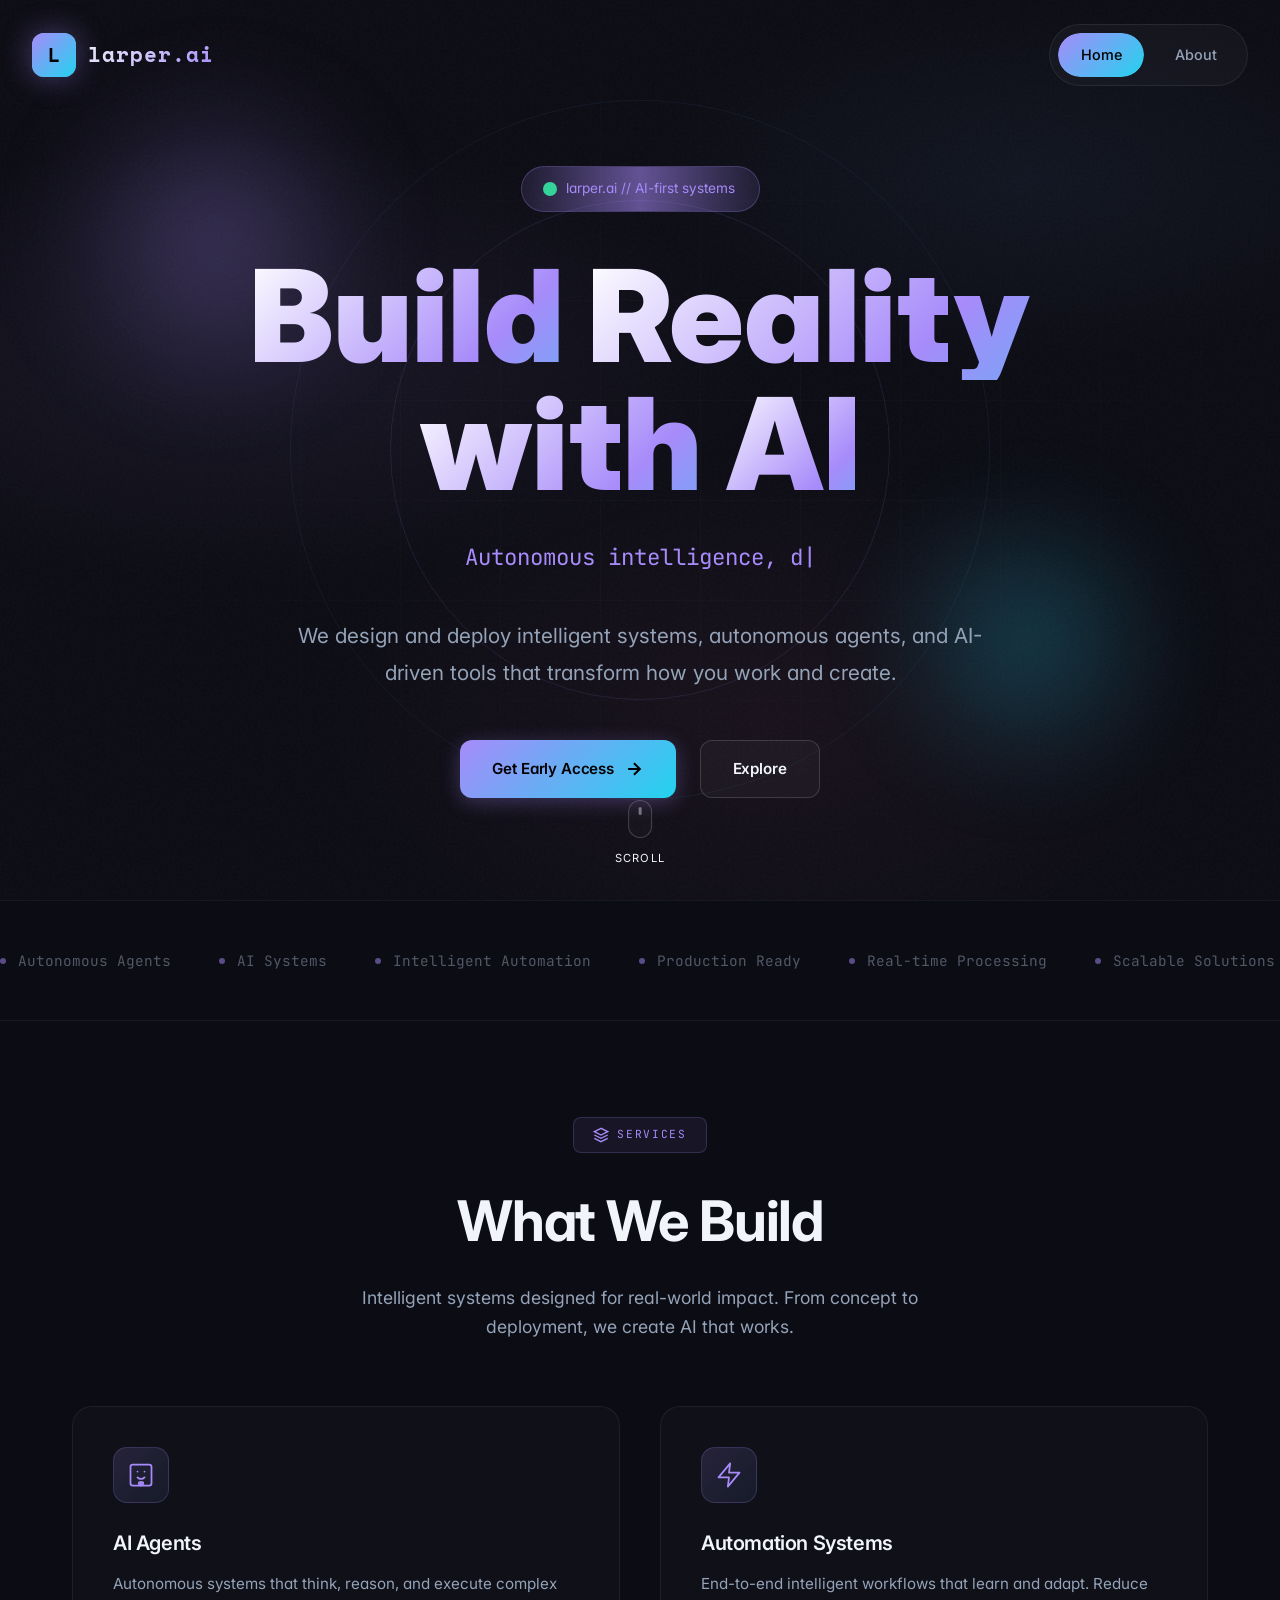
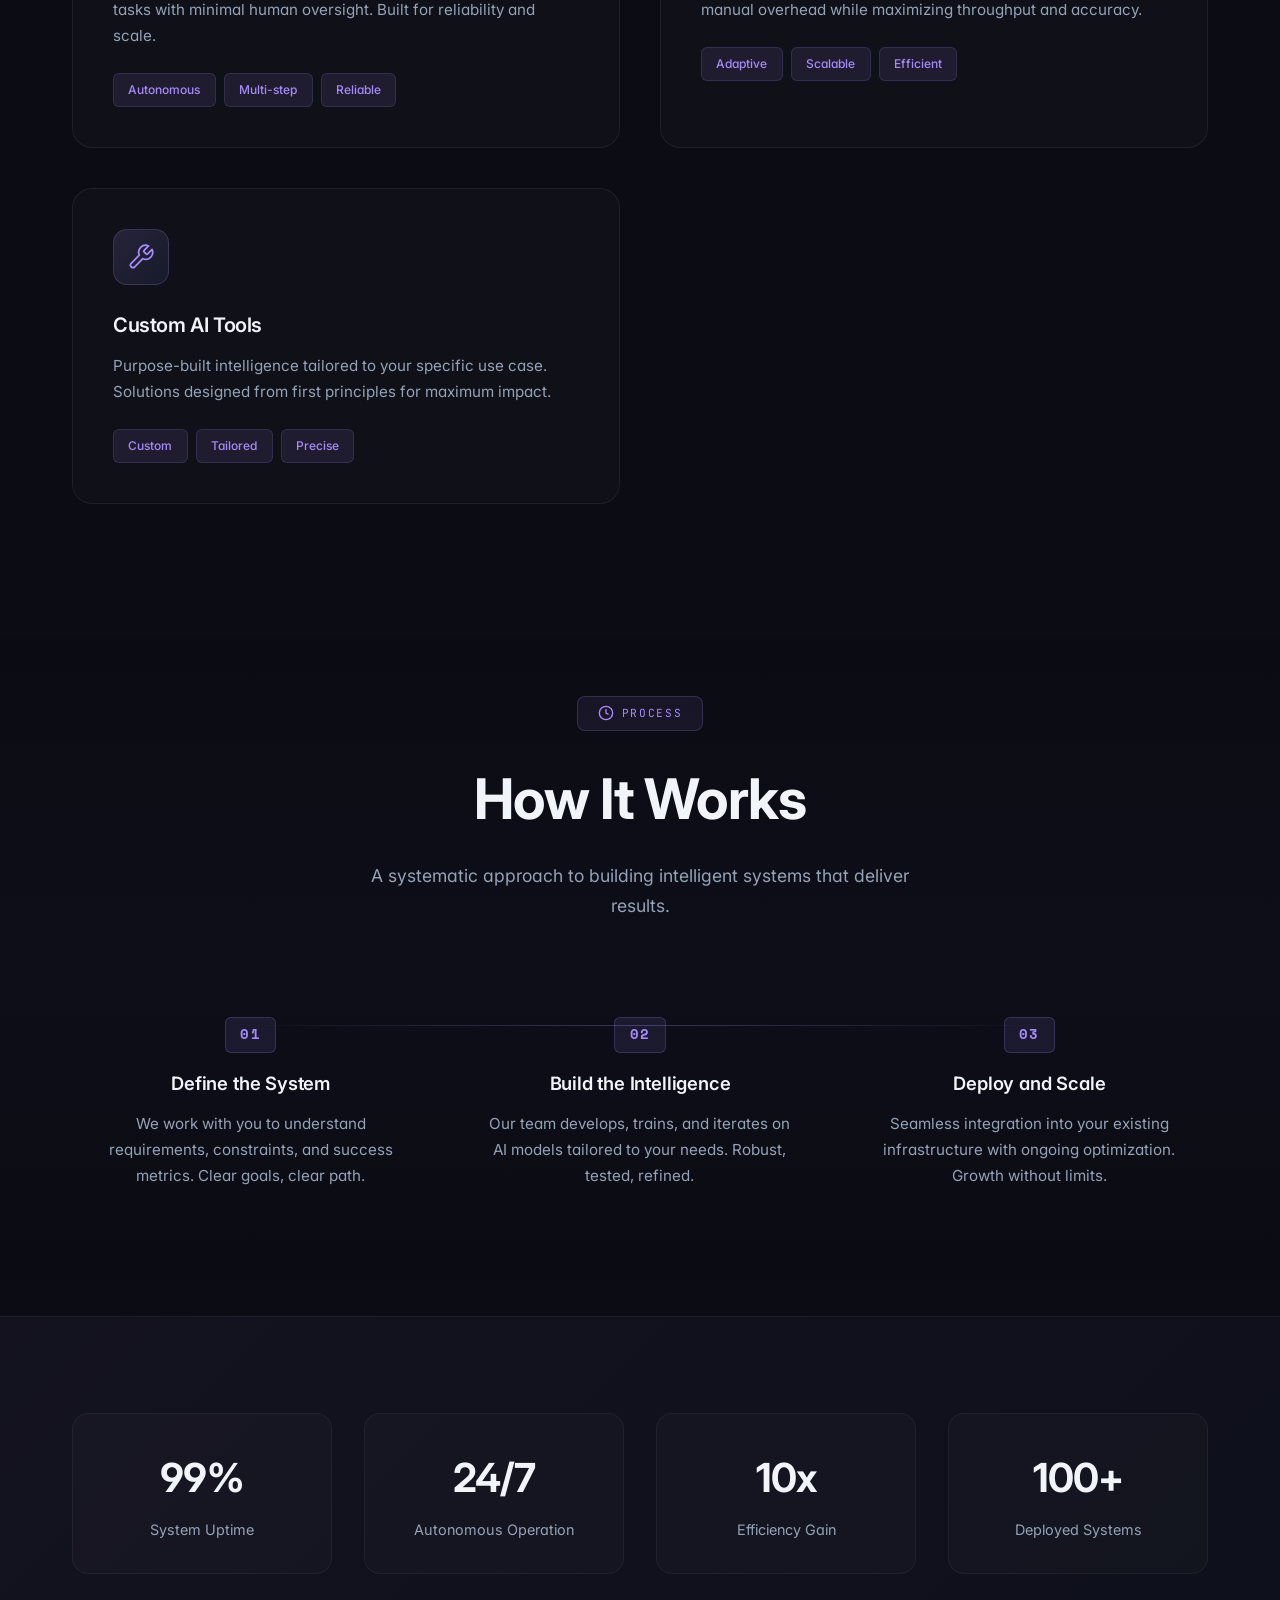
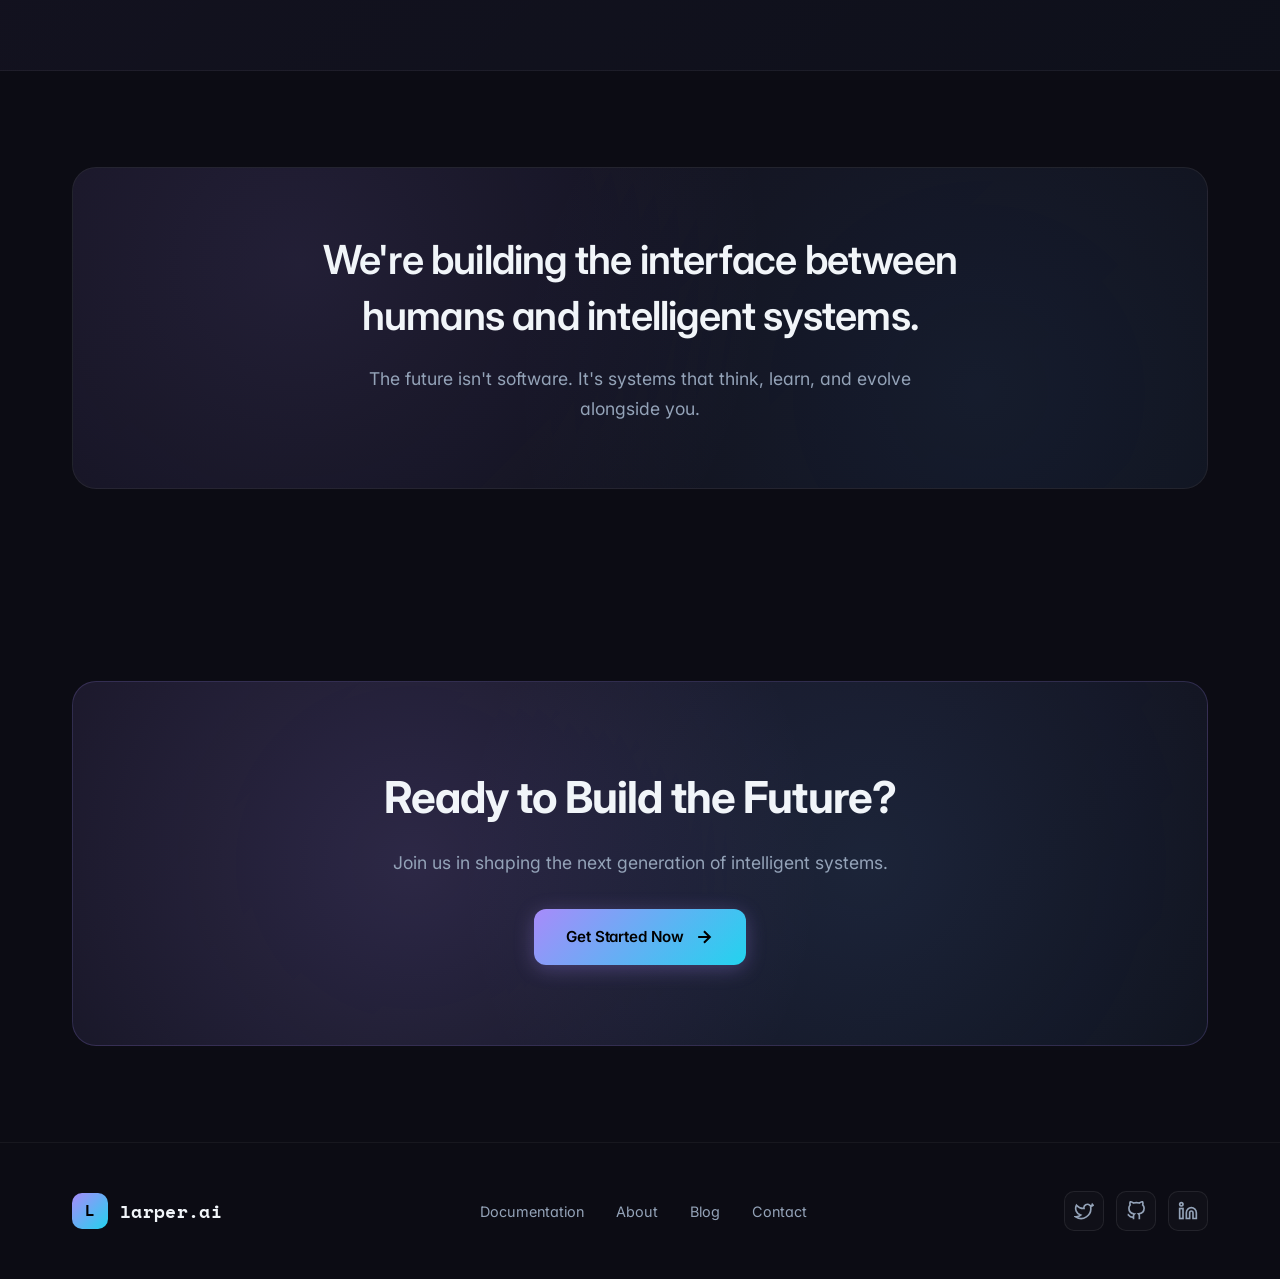
==== commit 4e24b20a: "Task 2: Upgrade design system — CSS variables & typography Replace :root block with expanded variabl" ====
--- a/my-website.html/index.html
+++ b/my-website.html/index.html
@@ -7,16 +7,16 @@
   <title>larper.ai | Build Reality with AI</title>
   <link rel="preconnect" href="https://fonts.googleapis.com">
   <link rel="preconnect" href="https://fonts.gstatic.com" crossorigin>
-  <link
-    href="https://fonts.googleapis.com/css2?family=Inter:wght@300;400;500;600;700;800;900&family=Space+Mono:wght@400;700&family=JetBrains+Mono:wght@400;500;600&display=swap"
-    rel="stylesheet">
+  <link href="https://fonts.googleapis.com/css2?family=Inter:wght@100..900&family=Space+Mono:wght@400;700&family=JetBrains+Mono:wght@400;500;600&display=swap" rel="stylesheet">
   <style>
     :root {
       --bg: #0c0c14;
-      --bg-light: #12121c;
-      --text: #ffffff;
-      --text-secondary: #b4b4c7;
-      --muted: #8888a0;
+      --bg-elevated: #12121c;
+      --bg-card: rgba(255, 255, 255, 0.02);
+      --bg-card-hover: rgba(255, 255, 255, 0.04);
+      --text: #f1f5f9;
+      --text-secondary: #94a3b8;
+      --text-muted: #64748b;
       --accent: #a78bfa;
       --accent-alt: #60a5fa;
       --accent-pink: #f472b6;
@@ -24,6 +24,18 @@
       --accent-green: #34d399;
       --accent-orange: #fb923c;
       --accent-yellow: #fbbf24;
+      --border: rgba(255, 255, 255, 0.06);
+      --border-hover: rgba(167, 139, 250, 0.25);
+      --glass-bg: rgba(255, 255, 255, 0.03);
+      --glass-border: rgba(255, 255, 255, 0.08);
+      --glass-blur: 16px;
+      --radius-sm: 8px;
+      --radius-md: 12px;
+      --radius-lg: 16px;
+      --radius-xl: 20px;
+      --radius-2xl: 24px;
+      --section-padding: 120px;
+      --transition-smooth: cubic-bezier(0.16, 1, 0.3, 1);
     }
 
     * {
@@ -52,7 +64,8 @@
     body {
       background: var(--bg);
       color: var(--text);
-      font-family: 'Inter', -apple-system, BlinkMacSystemFont, sans-serif;
+      font-family: 'Inter', system-ui, -apple-system, sans-serif;
+      font-feature-settings: 'cv02', 'cv03', 'cv04', 'cv11';
       line-height: 1.6;
       overflow-x: hidden;
     }
@@ -91,7 +104,7 @@
       position: absolute;
       inset: 0;
       background-image: url("data:image/svg+xml,%3Csvg viewBox='0 0 512 512' xmlns='http://www.w3.org/2000/svg'%3E%3Cfilter id='n'%3E%3CfeTurbulence type='fractalNoise' baseFrequency='0.7' numOctaves='4'/%3E%3C/filter%3E%3Crect width='100%25' height='100%25' filter='url(%23n)'/%3E%3C/svg%3E");
-      opacity: 0.02;
+      opacity: 0.035;
       pointer-events: none;
     }
 
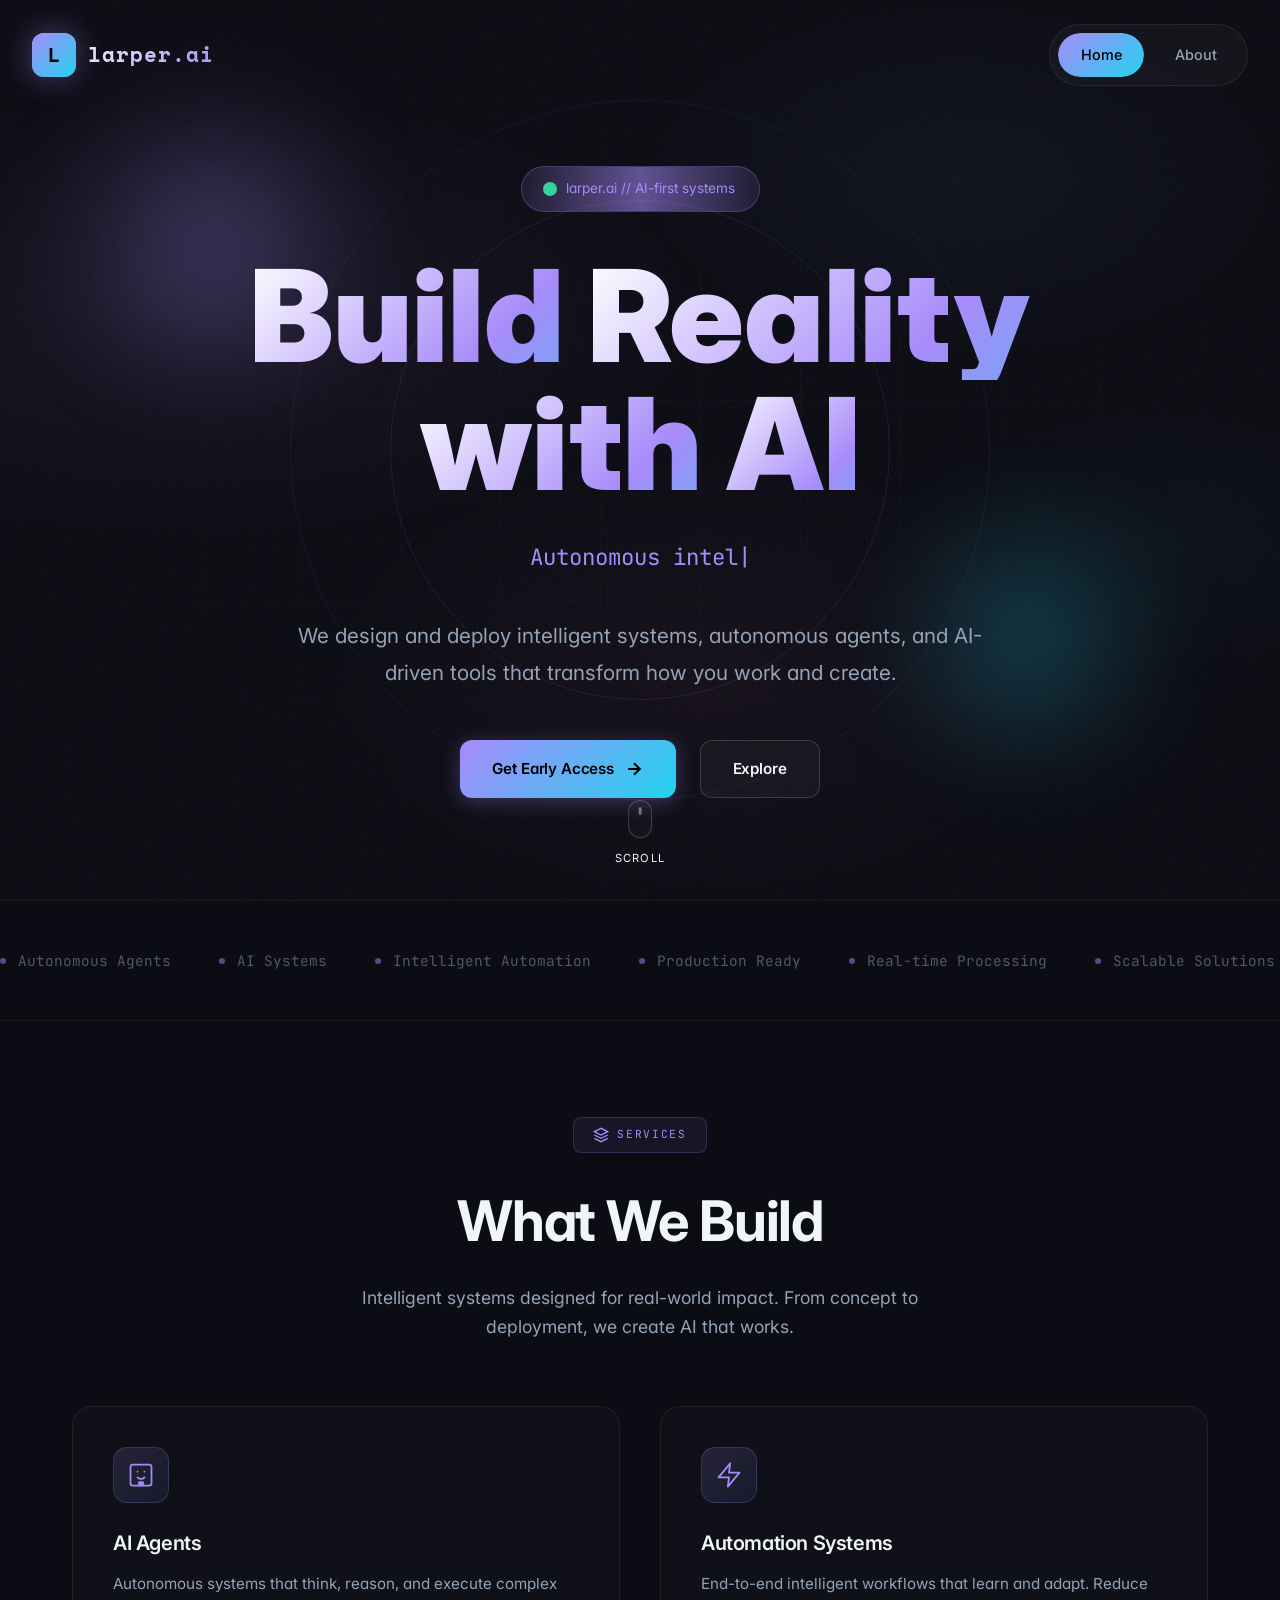
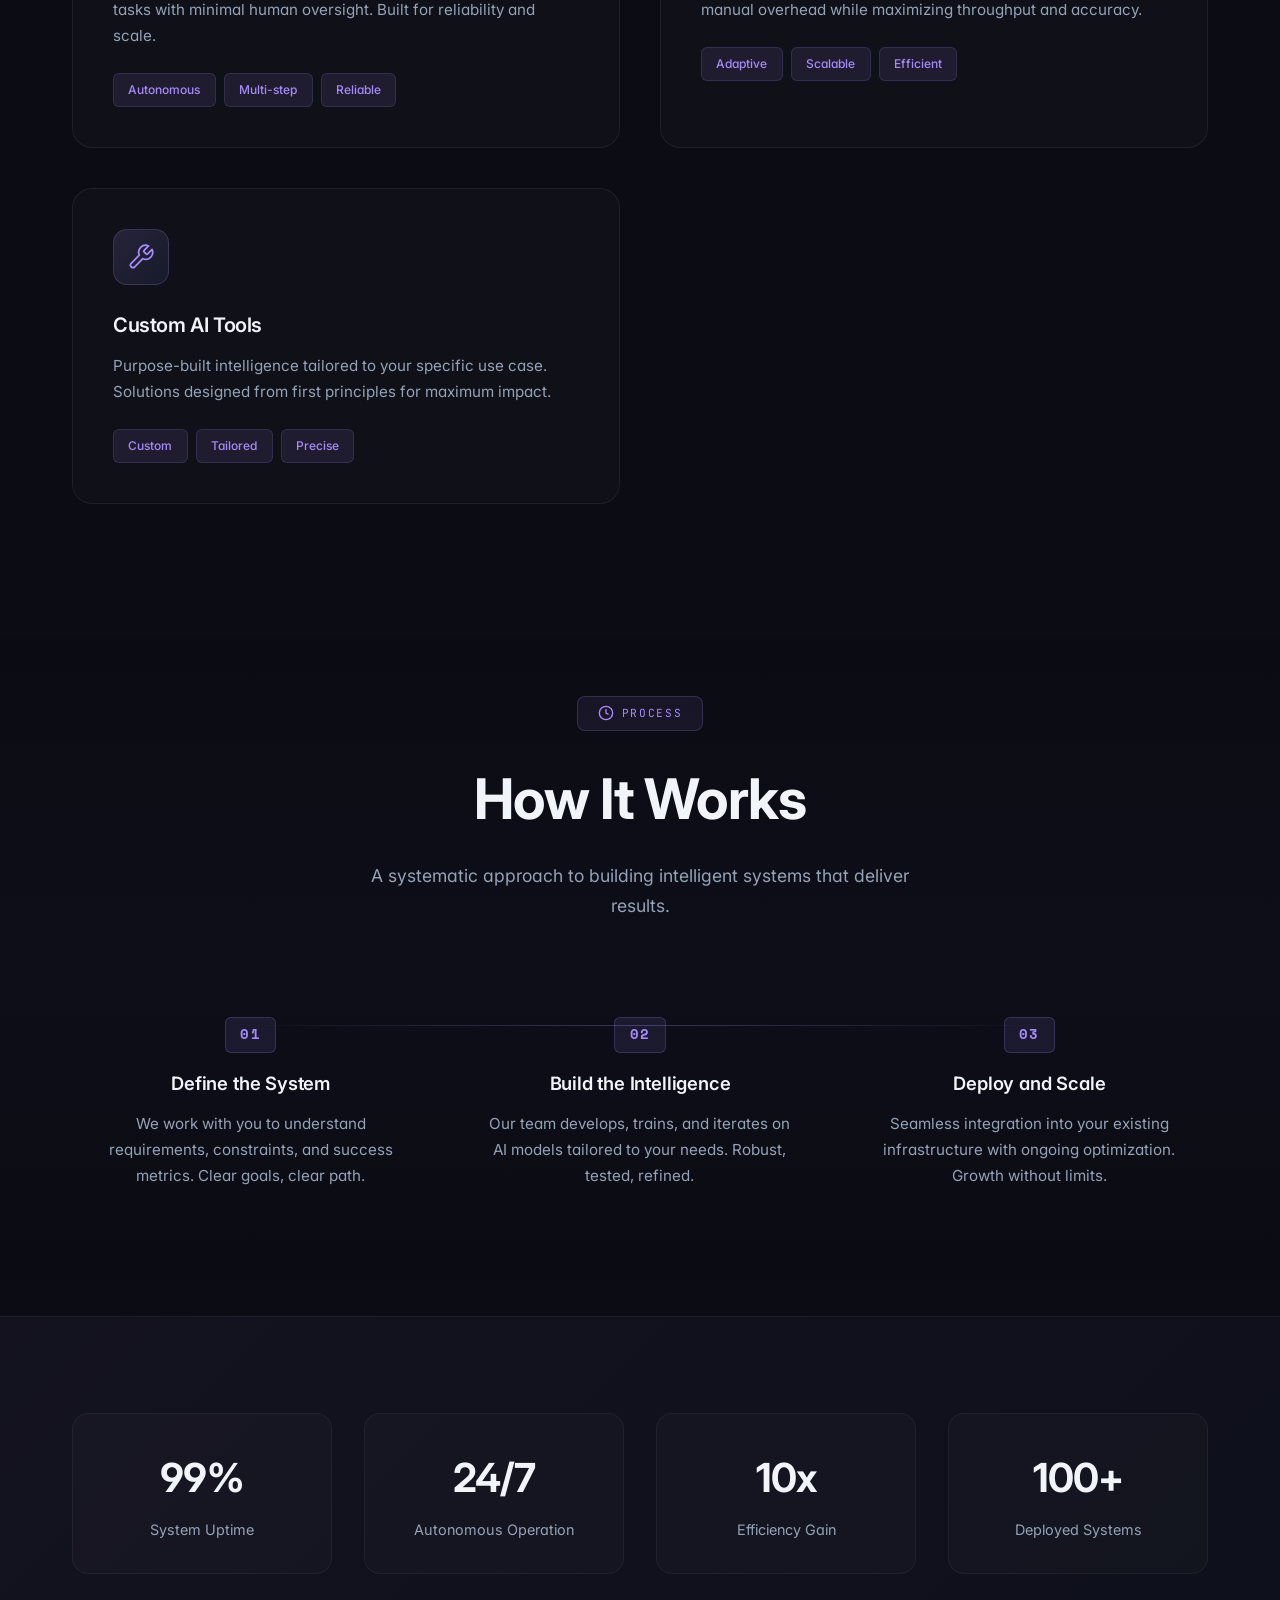
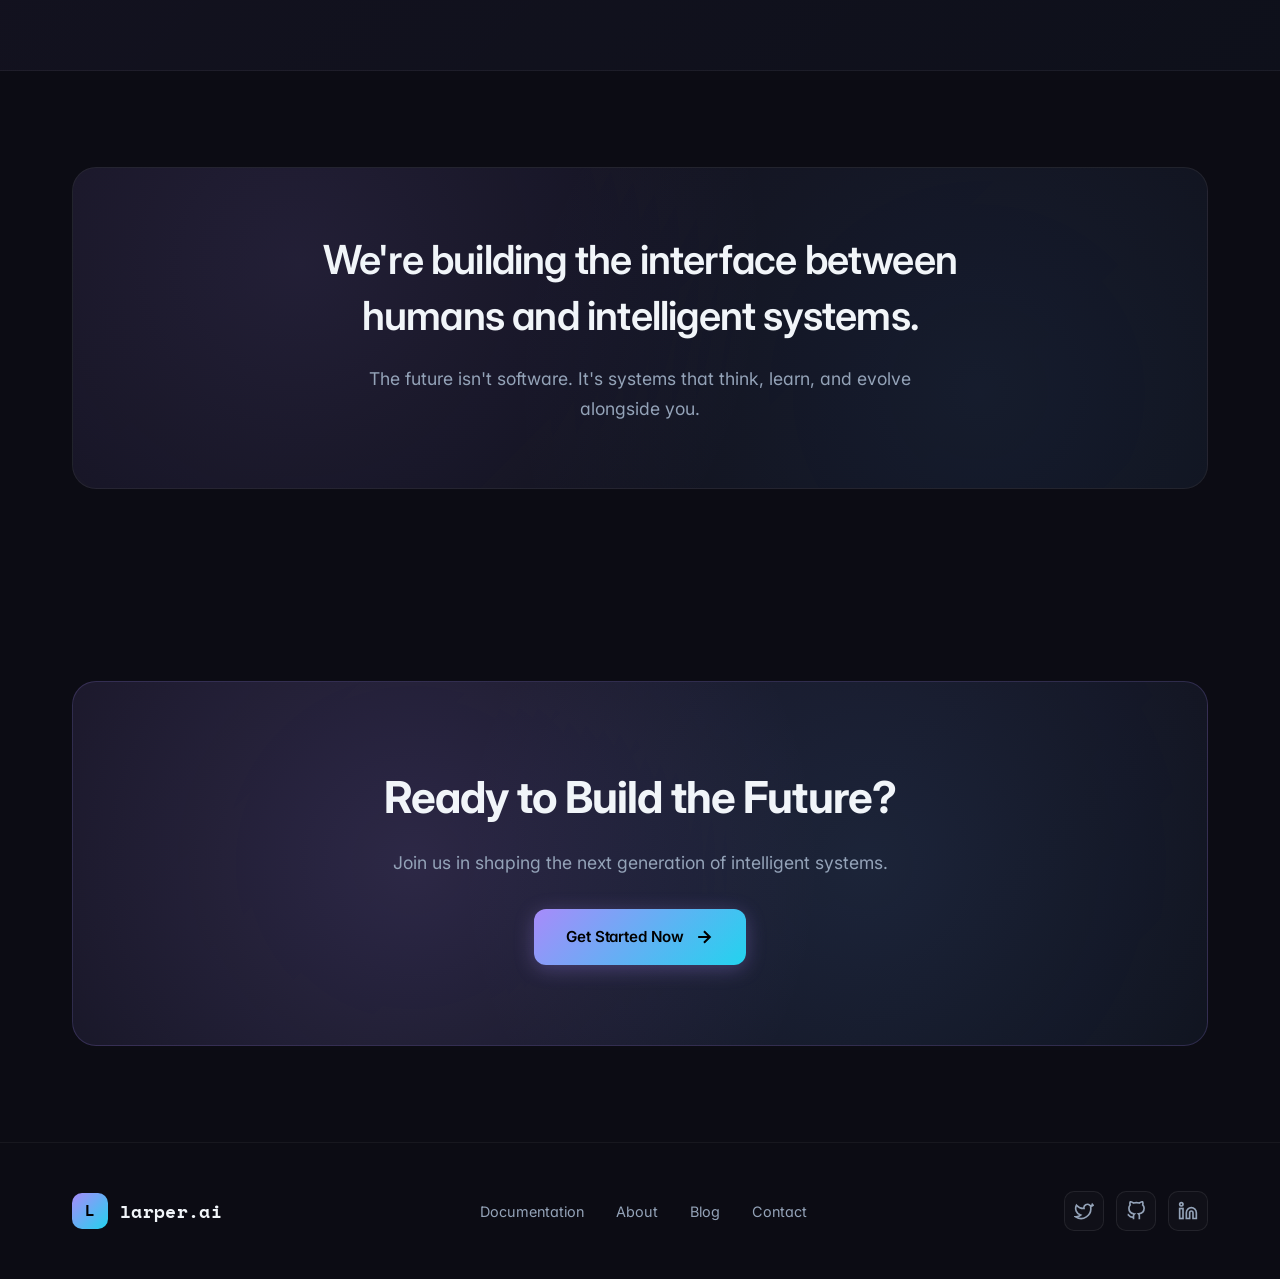
==== commit 8343c2ee: "Task 3: Upgrade background — subtle gradient zones Update mesh-gradient with refined positioning, so" ====
--- a/my-website.html/index.html
+++ b/my-website.html/index.html
@@ -83,9 +83,10 @@
       position: absolute;
       inset: 0;
       background:
-        radial-gradient(ellipse 80% 50% at 20% 40%, rgba(167, 139, 250, 0.08) 0%, transparent 50%),
-        radial-gradient(ellipse 60% 40% at 80% 20%, rgba(96, 165, 250, 0.06) 0%, transparent 50%),
-        radial-gradient(ellipse 70% 60% at 60% 80%, rgba(244, 114, 182, 0.05) 0%, transparent 50%);
+        radial-gradient(ellipse 80% 50% at 15% 35%, rgba(167, 139, 250, 0.07) 0%, transparent 50%),
+        radial-gradient(ellipse 50% 40% at 75% 20%, rgba(96, 165, 250, 0.05) 0%, transparent 50%),
+        radial-gradient(ellipse 60% 50% at 55% 75%, rgba(244, 114, 182, 0.04) 0%, transparent 50%),
+        radial-gradient(ellipse 40% 30% at 90% 60%, rgba(34, 211, 238, 0.03) 0%, transparent 50%);
     }
 
     /* Grid - subtle */
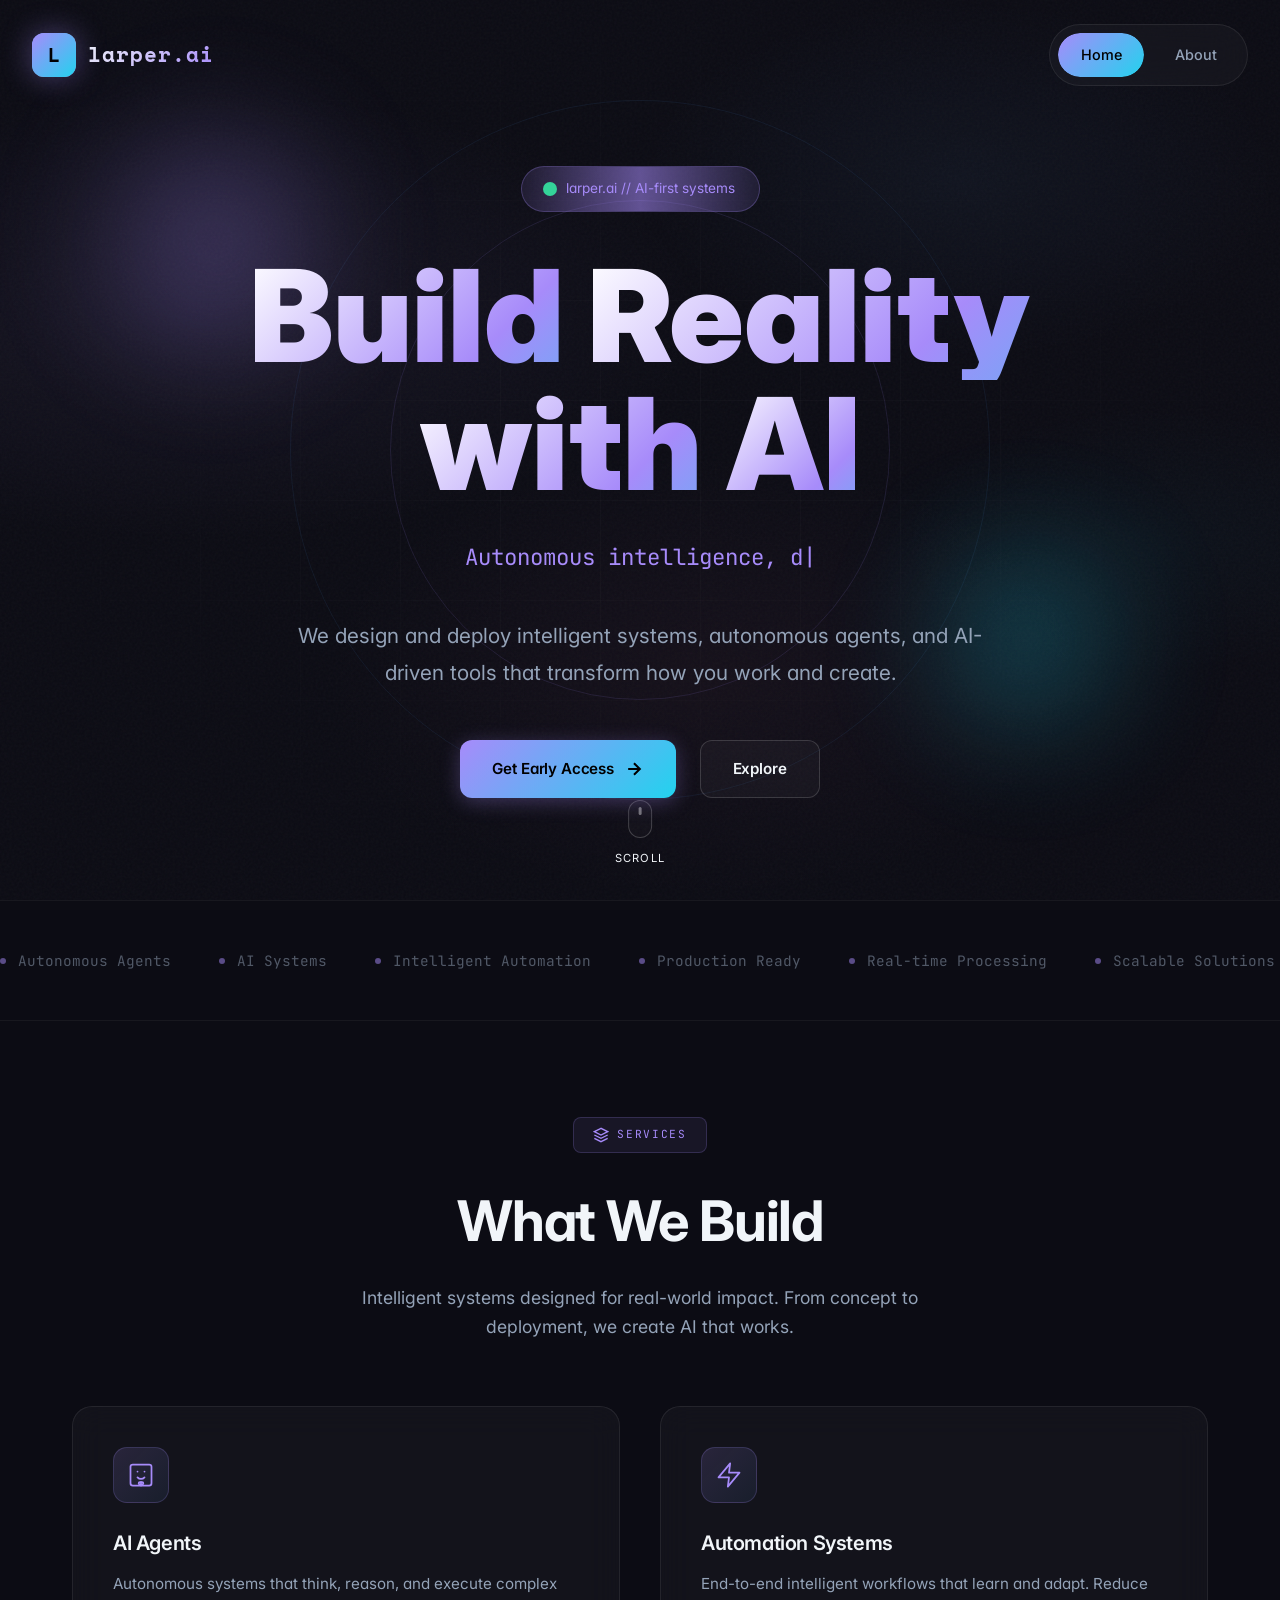
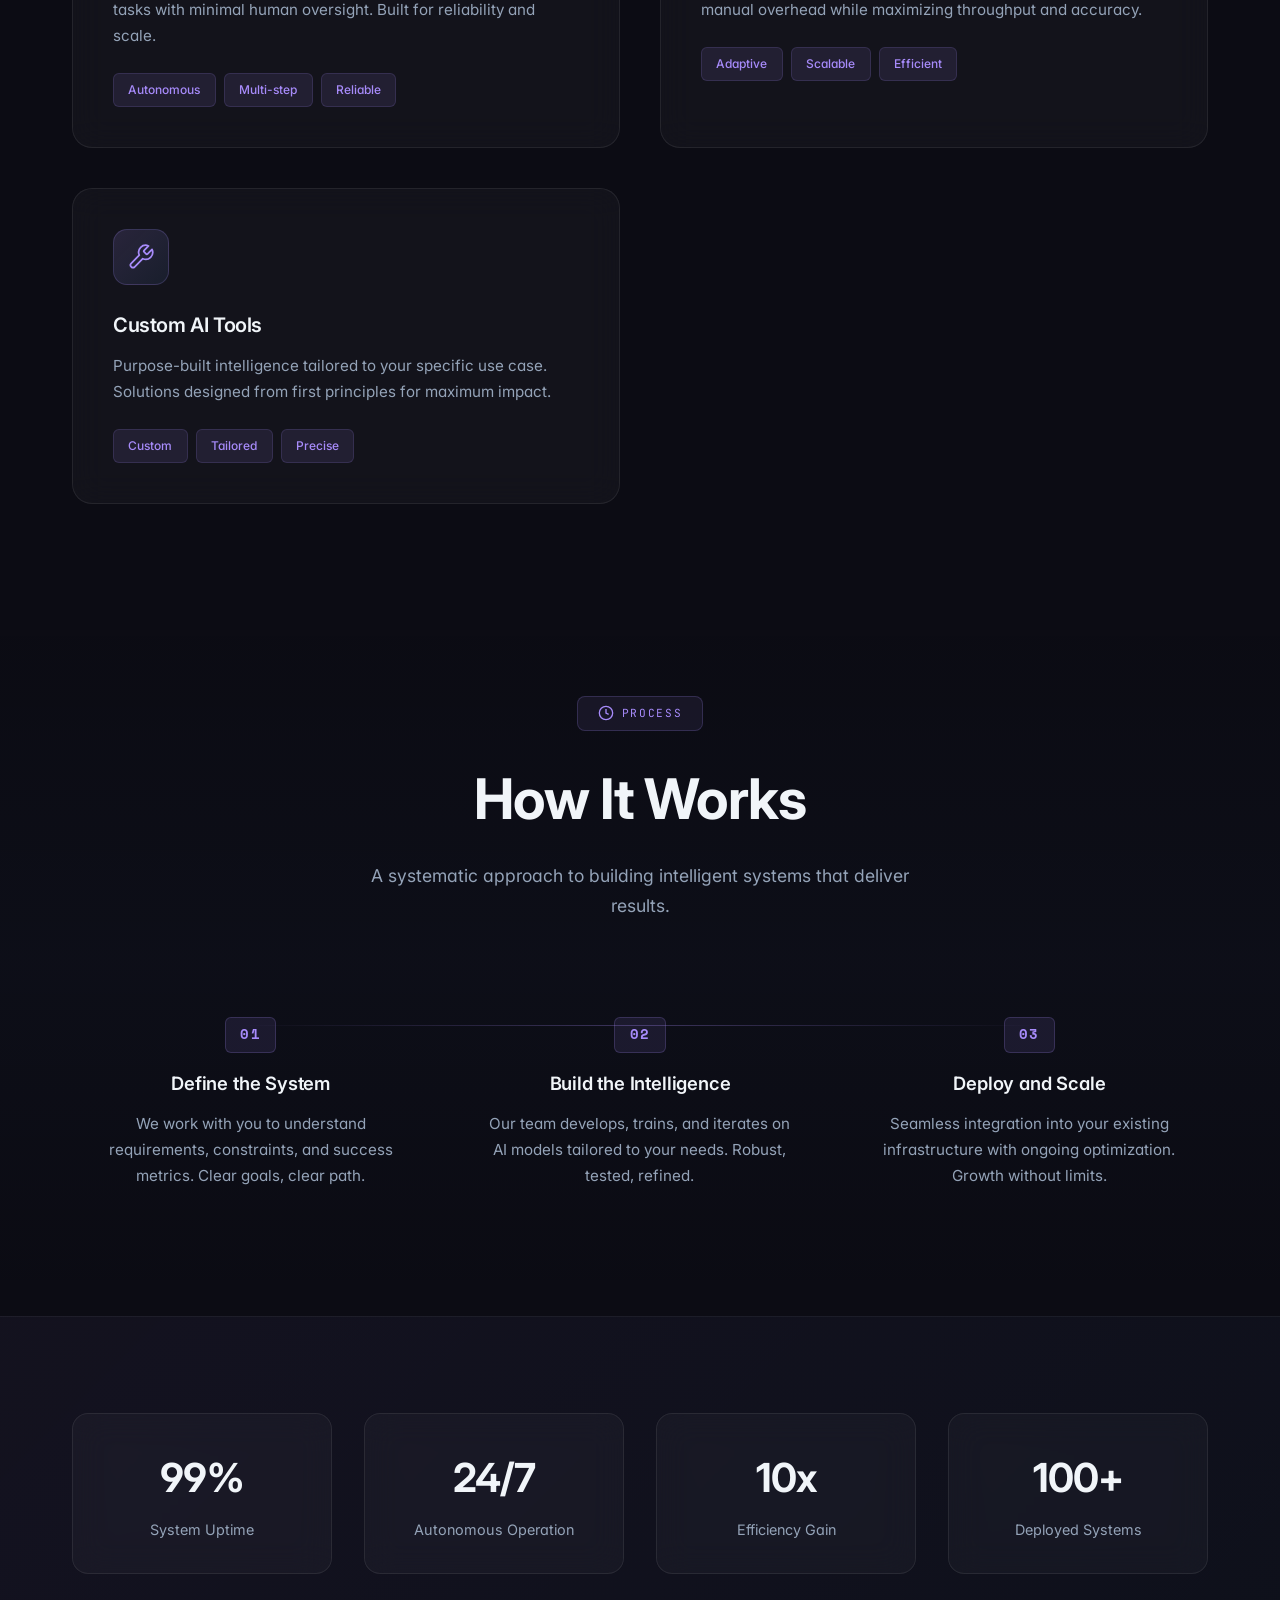
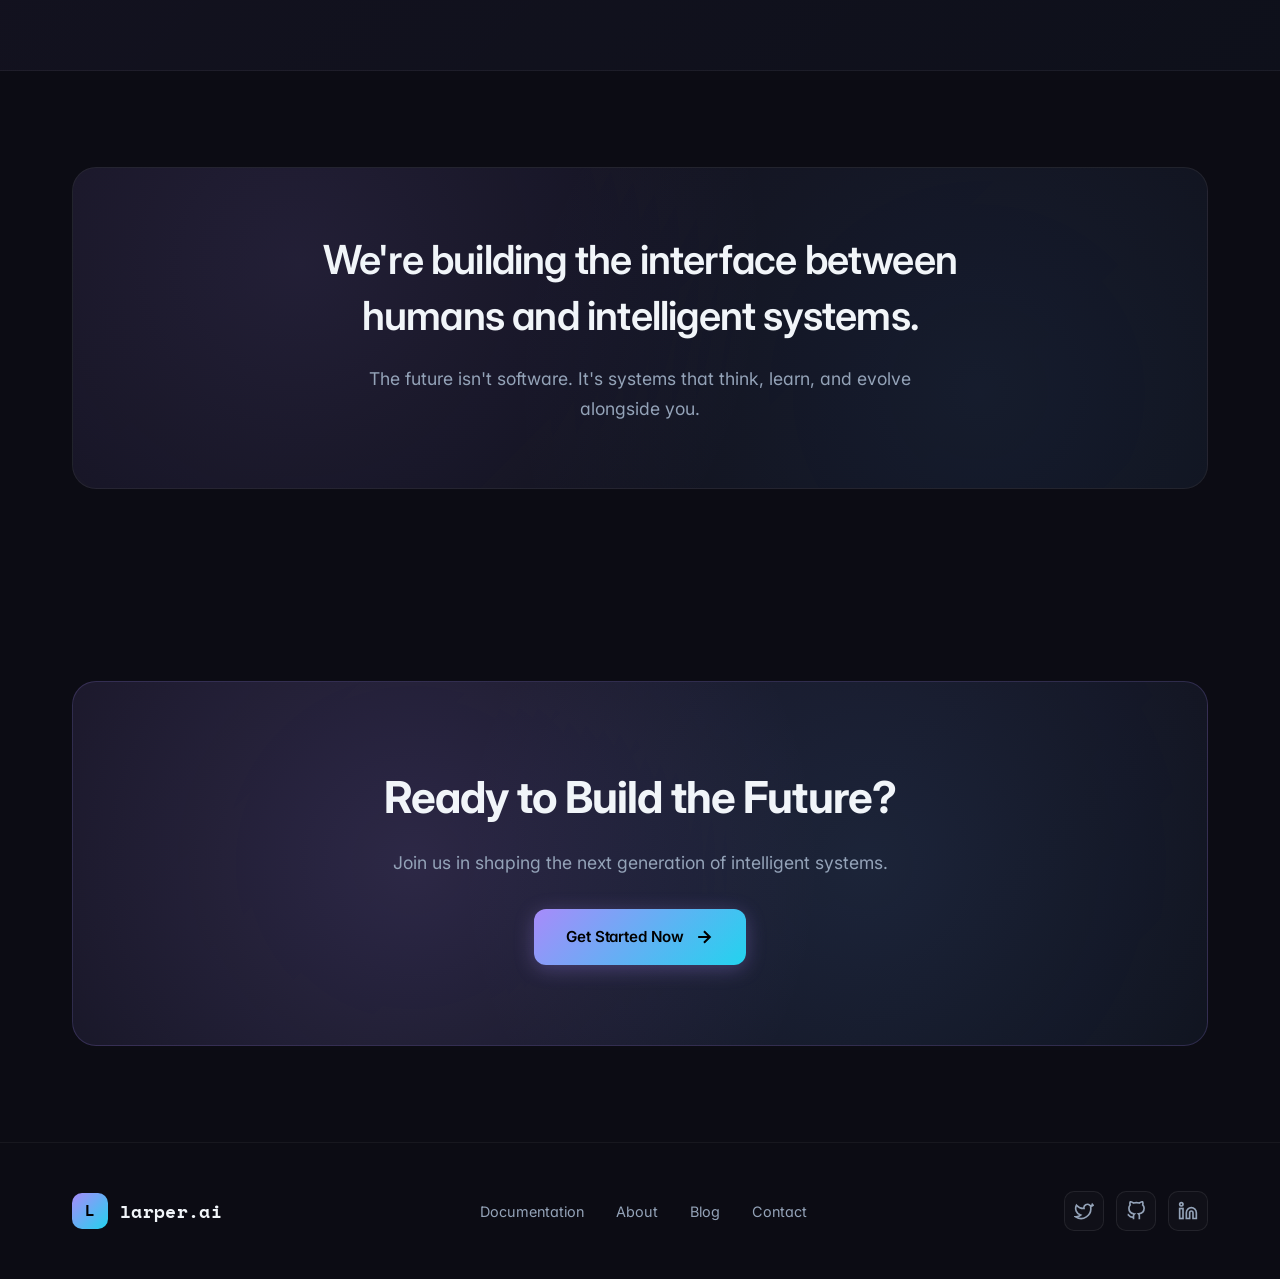
==== commit 76857dc6: "Task 5: Upgrade card hover effects — glass morphism Replace feature-card and stat-card with glass mo" ====
--- a/my-website.html/index.html
+++ b/my-website.html/index.html
@@ -730,18 +730,20 @@
     .feature-card {
       position: relative;
       padding: 2.5rem;
-      background: rgba(255, 255, 255, 0.02);
-      border: 1px solid rgba(255, 255, 255, 0.06);
-      border-radius: 20px;
+      background: var(--glass-bg);
+      border: 1px solid var(--glass-border);
+      border-radius: var(--radius-xl);
       overflow: hidden;
-      transition: all 0.4s ease;
+      transition: all 0.4s var(--transition-smooth);
+      backdrop-filter: blur(var(--glass-blur));
+      -webkit-backdrop-filter: blur(var(--glass-blur));
     }
 
     .feature-card::before {
       content: '';
       position: absolute;
       inset: 0;
-      background: radial-gradient(circle at var(--mouse-x, 50%) var(--mouse-y, 50%), rgba(167, 139, 250, 0.1), transparent 50%);
+      background: radial-gradient(circle at var(--mouse-x, 50%) var(--mouse-y, 50%), rgba(167, 139, 250, 0.08), transparent 50%);
       opacity: 0;
       transition: opacity 0.4s;
       pointer-events: none;
@@ -752,9 +754,12 @@
     }
 
     .feature-card:hover {
-      transform: translateY(-8px);
-      border-color: rgba(167, 139, 250, 0.25);
-      box-shadow: 0 20px 40px rgba(0, 0, 0, 0.3), 0 0 40px rgba(167, 139, 250, 0.08);
+      transform: translateY(-4px);
+      border-color: var(--border-hover);
+      box-shadow:
+        0 8px 32px rgba(0, 0, 0, 0.3),
+        0 0 0 1px rgba(167, 139, 250, 0.1),
+        inset 0 1px 0 rgba(255, 255, 255, 0.05);
     }
 
     .feature-glow {
@@ -895,16 +900,18 @@
     .stat-card {
       text-align: center;
       padding: 2rem 1.5rem;
-      background: rgba(255, 255, 255, 0.02);
-      border: 1px solid rgba(255, 255, 255, 0.05);
-      border-radius: 16px;
-      transition: all 0.3s ease;
+      background: var(--glass-bg);
+      border: 1px solid var(--glass-border);
+      border-radius: var(--radius-lg);
+      transition: all 0.3s var(--transition-smooth);
+      backdrop-filter: blur(var(--glass-blur));
+      -webkit-backdrop-filter: blur(var(--glass-blur));
     }
 
     .stat-card:hover {
       transform: translateY(-4px);
-      border-color: rgba(167, 139, 250, 0.2);
-      background: rgba(255, 255, 255, 0.03);
+      border-color: var(--border-hover);
+      box-shadow: 0 8px 24px rgba(0, 0, 0, 0.2), inset 0 1px 0 rgba(255, 255, 255, 0.04);
     }
 
     .stat-number {
@@ -1099,8 +1106,8 @@
     /* ===== REVEAL ANIMATIONS ===== */
     .reveal {
       opacity: 0;
-      transform: translateY(30px);
-      transition: opacity 0.6s ease, transform 0.6s ease;
+      transform: translateY(24px);
+      transition: opacity 0.7s var(--transition-smooth), transform 0.7s var(--transition-smooth);
     }
 
     .reveal.active {
@@ -1108,17 +1115,10 @@
       transform: translateY(0);
     }
 
-    .reveal-delay-1 {
-      transition-delay: 0.1s;
-    }
-
-    .reveal-delay-2 {
-      transition-delay: 0.2s;
-    }
-
-    .reveal-delay-3 {
-      transition-delay: 0.3s;
-    }
+    .reveal-delay-1 { transition-delay: 0.08s; }
+    .reveal-delay-2 { transition-delay: 0.16s; }
+    .reveal-delay-3 { transition-delay: 0.24s; }
+    .reveal-delay-4 { transition-delay: 0.32s; }
 
     /* ===== MODAL ===== */
     .modal-overlay {
@@ -1710,9 +1710,17 @@
         entries.forEach(entry => {
           if (entry.isIntersecting) {
             entry.target.classList.add('active');
+            const parent = entry.target.parentElement;
+            const siblings = parent.querySelectorAll('.reveal:not(.active)');
+            siblings.forEach((sib, i) => {
+              if (!sib.className.includes('reveal-delay-')) {
+                sib.style.transitionDelay = `${0.08 * (i + 1)}s`;
+              }
+              sib.classList.add('active');
+            });
           }
         });
-      }, { threshold: 0.1, rootMargin: '0px 0px -50px 0px' });
+      }, { threshold: 0.08, rootMargin: '0px 0px -40px 0px' });
 
       revealElements.forEach(el => revealObserver.observe(el));
 
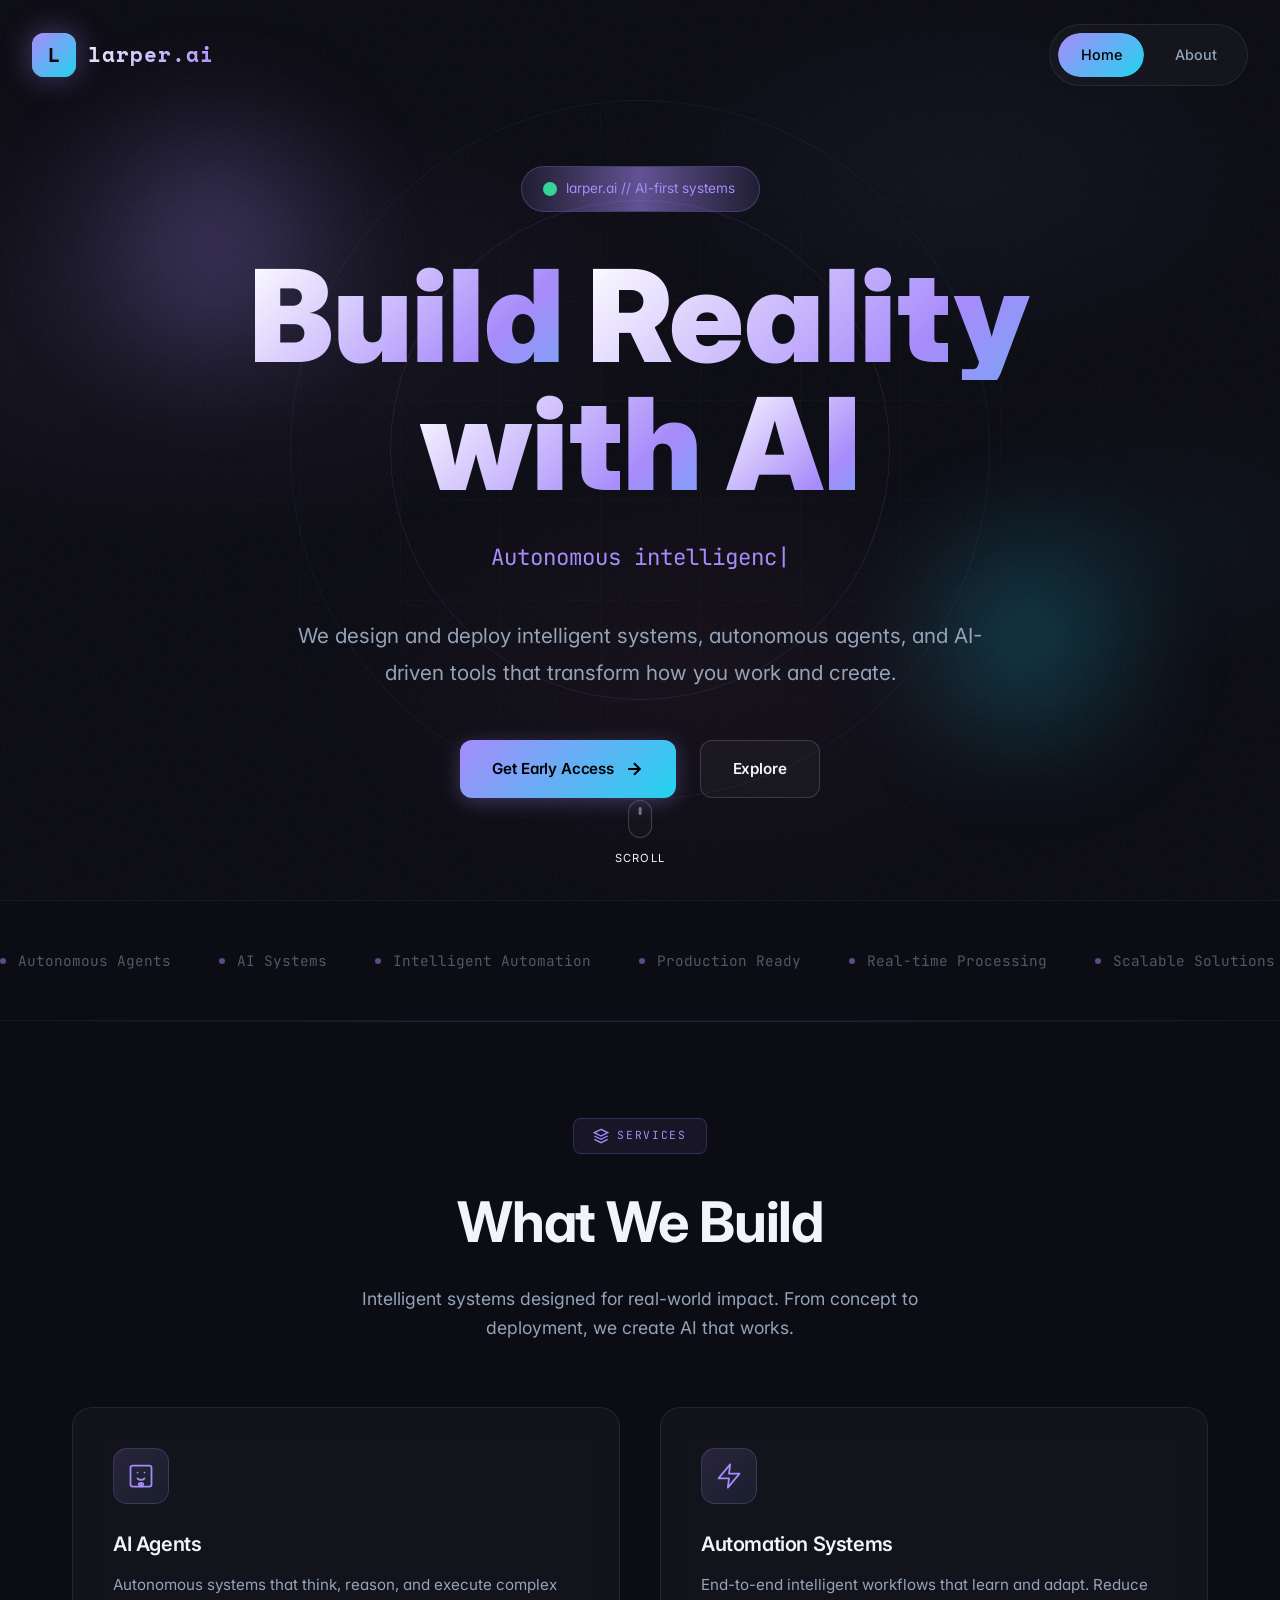
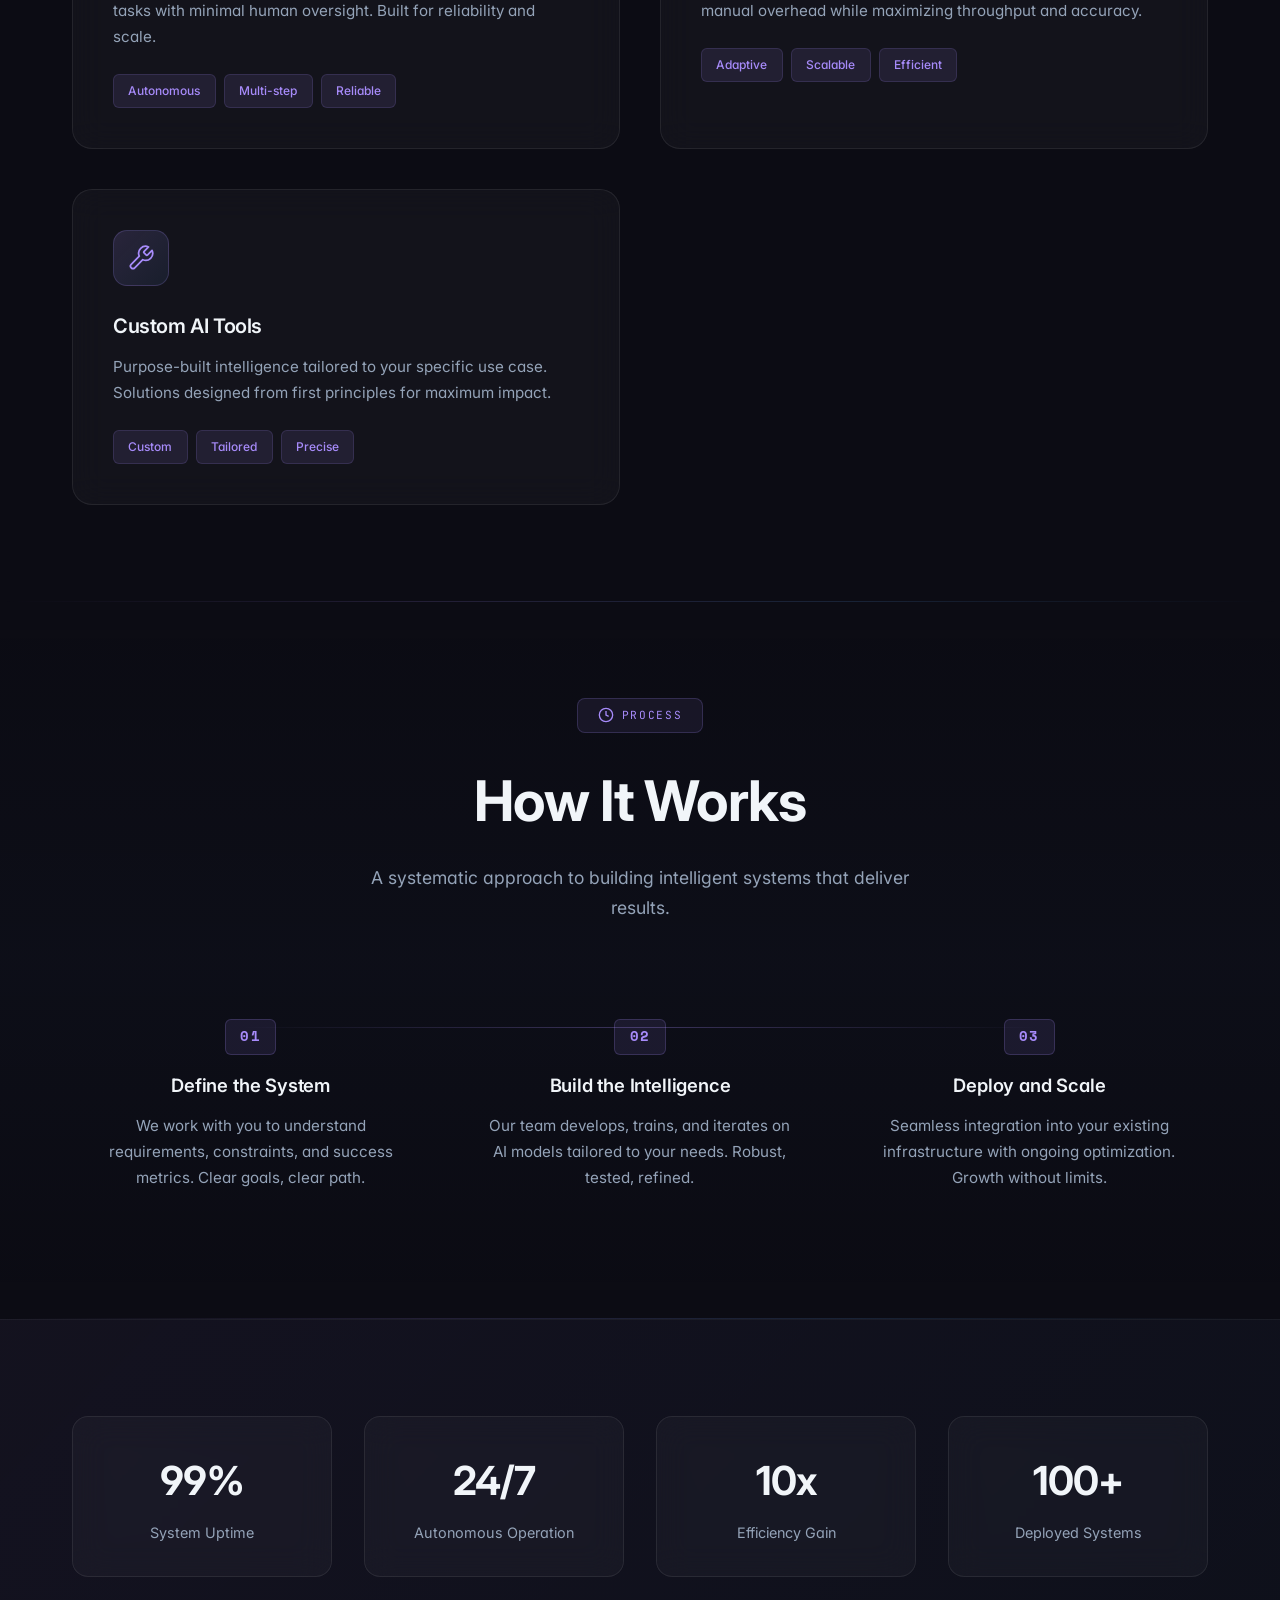
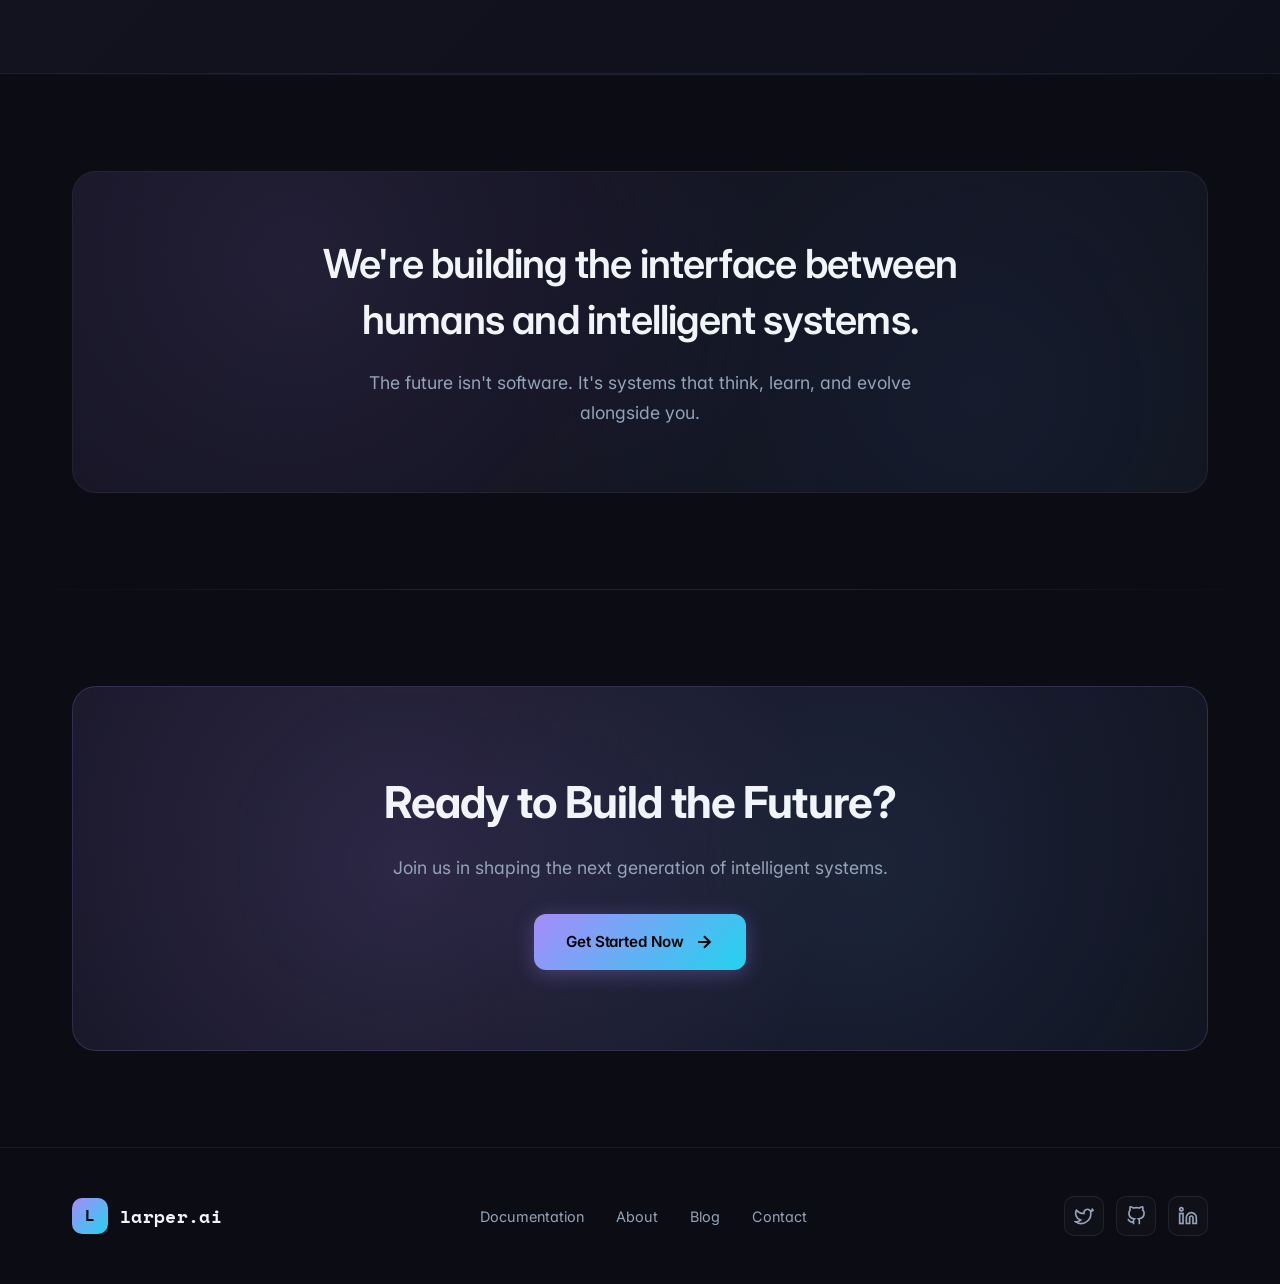
==== commit 949c7b0a: "Task 6: Add section dividers — gradient fade lines Add .section-divider CSS rule with gradient fade " ====
--- a/my-website.html/index.html
+++ b/my-website.html/index.html
@@ -718,6 +718,18 @@
       max-width: 600px;
       margin: 0 auto;
       line-height: 1.7;
+    }
+
+    /* ===== SECTION DIVIDERS ===== */
+    .section-divider {
+      display: block;
+      width: 100%;
+      height: 1px;
+      background: linear-gradient(90deg, transparent, rgba(167, 139, 250, 0.15), rgba(96, 165, 250, 0.15), transparent);
+      border: none;
+      margin: 0;
+      position: relative;
+      z-index: 10;
     }
 
     /* ===== FEATURE CARDS ===== */
@@ -1445,6 +1457,7 @@
       <span class="marquee-item">Scalable Solutions</span>
     </div>
   </section>
+  <hr class="section-divider">
 
   <!-- What We Do -->
   <section id="what-we-do">
@@ -1522,6 +1535,7 @@
       </div>
     </div>
   </section>
+  <hr class="section-divider">
 
   <!-- How It Works -->
   <section id="how-it-works" class="steps-section">
@@ -1557,6 +1571,7 @@
       </div>
     </div>
   </section>
+  <hr class="section-divider">
 
   <!-- Stats -->
   <section class="showcase">
@@ -1581,6 +1596,7 @@
       </div>
     </div>
   </section>
+  <hr class="section-divider">
 
   <!-- Vision -->
   <section id="vision" class="vision-section">
@@ -1593,6 +1609,7 @@
       </div>
     </div>
   </section>
+  <hr class="section-divider">
 
   <!-- CTA -->
   <section id="cta">
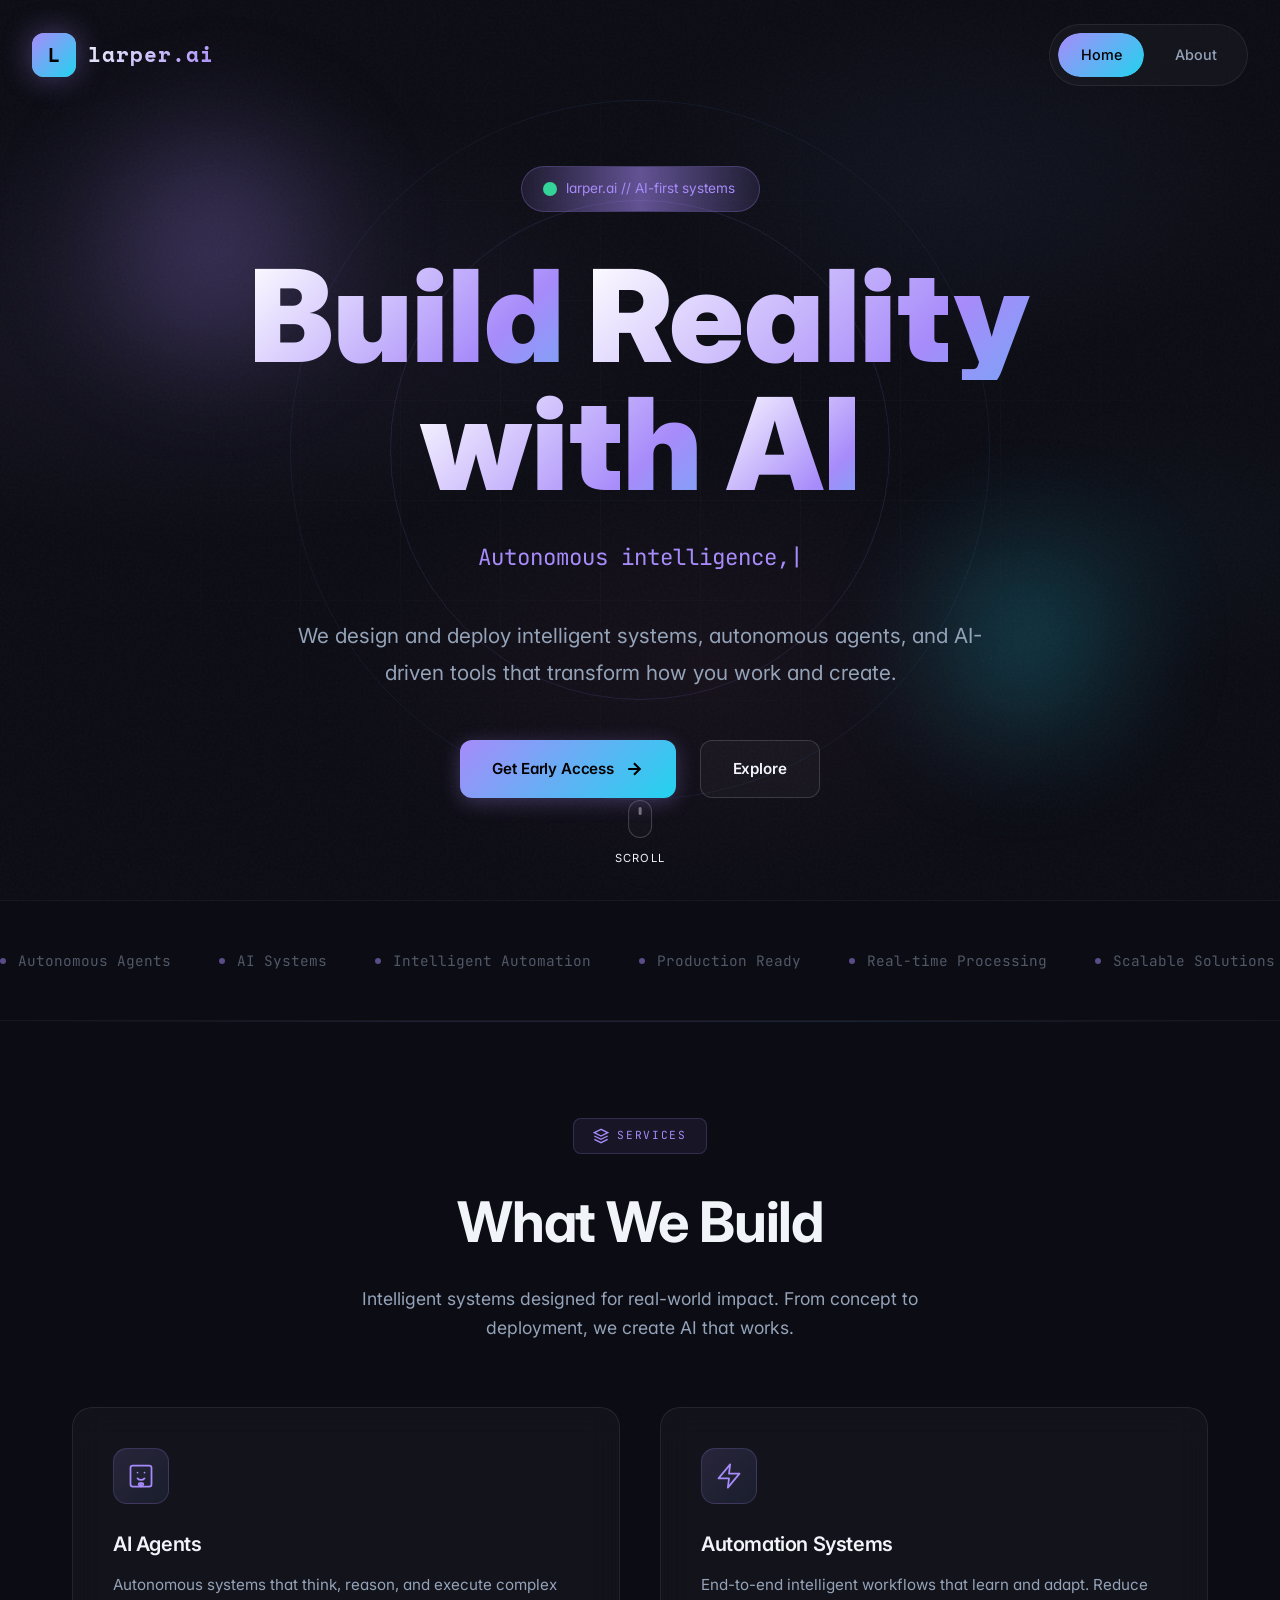
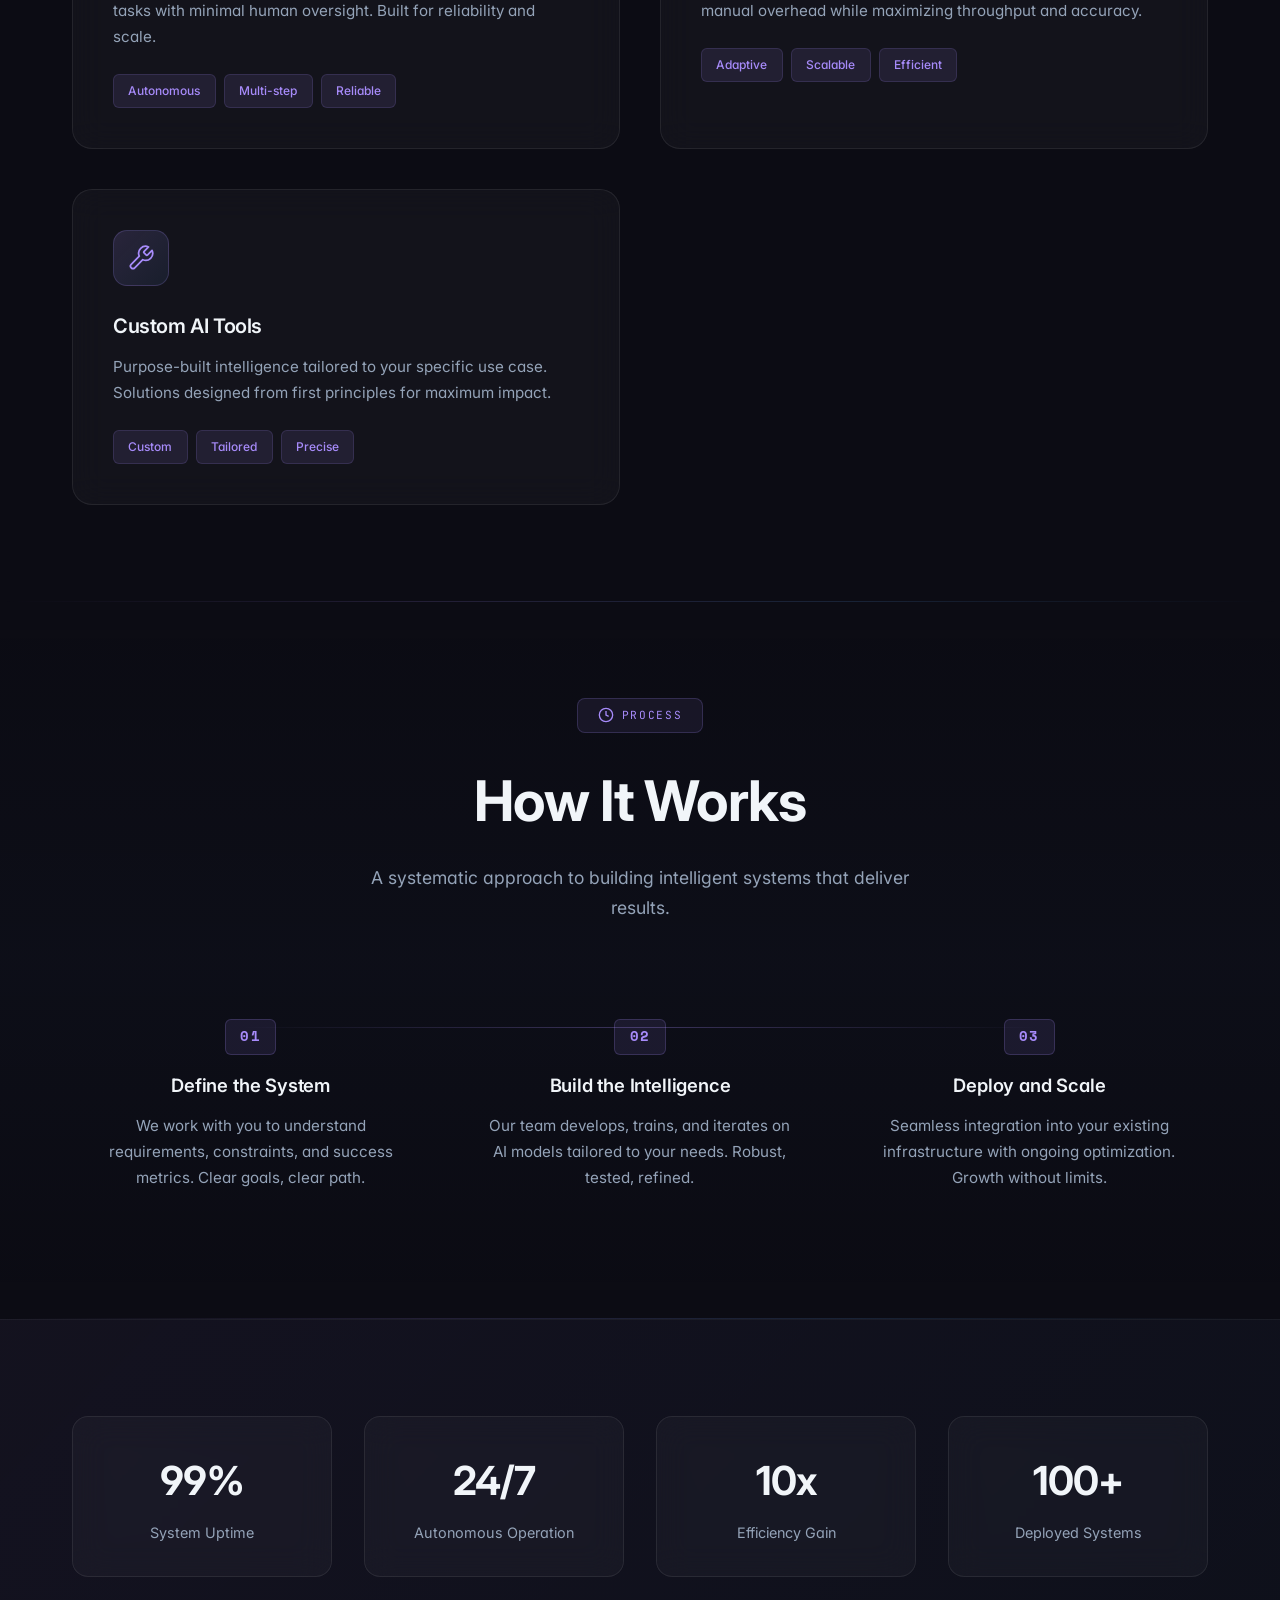
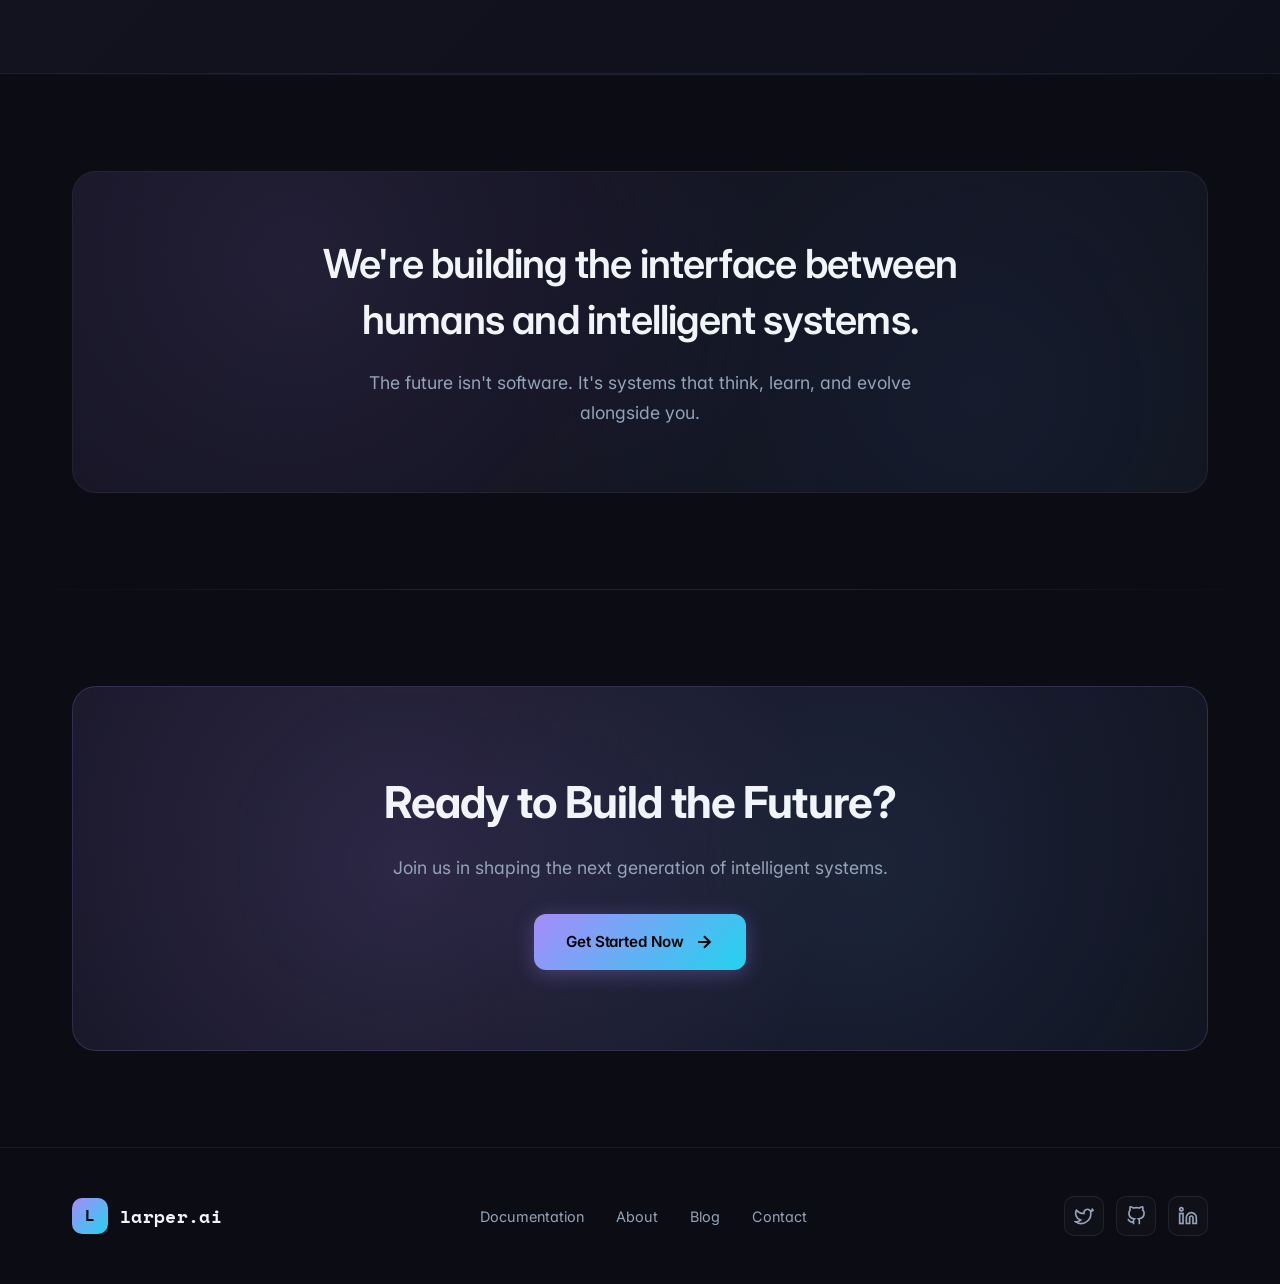
==== commit a1b47f9a: "Task 7: Upgrade scroll progress bar Slim bar to 3px, replace pink with green in gradient, expand bac" ====
--- a/my-website.html/index.html
+++ b/my-website.html/index.html
@@ -114,14 +114,14 @@
       position: fixed;
       top: 0;
       left: 0;
-      height: 4px;
-      background: linear-gradient(90deg, var(--accent), var(--accent-cyan), var(--accent-pink), var(--accent));
-      background-size: 200% 100%;
+      height: 3px;
+      background: linear-gradient(90deg, var(--accent), var(--accent-cyan), var(--accent-green), var(--accent));
+      background-size: 300% 100%;
       z-index: 10001;
       transform-origin: left;
       transform: scaleX(0);
-      animation: gradientShift 3s linear infinite;
-      box-shadow: 0 0 20px var(--accent), 0 0 40px var(--accent-cyan);
+      animation: gradientShift 8s linear infinite;
+      box-shadow: 0 0 12px var(--accent), 0 0 24px rgba(167, 139, 250, 0.3);
     }
 
     @keyframes gradientShift {
@@ -130,7 +130,7 @@
       }
 
       100% {
-        background-position: 200% 50%;
+        background-position: 300% 50%;
       }
     }
 
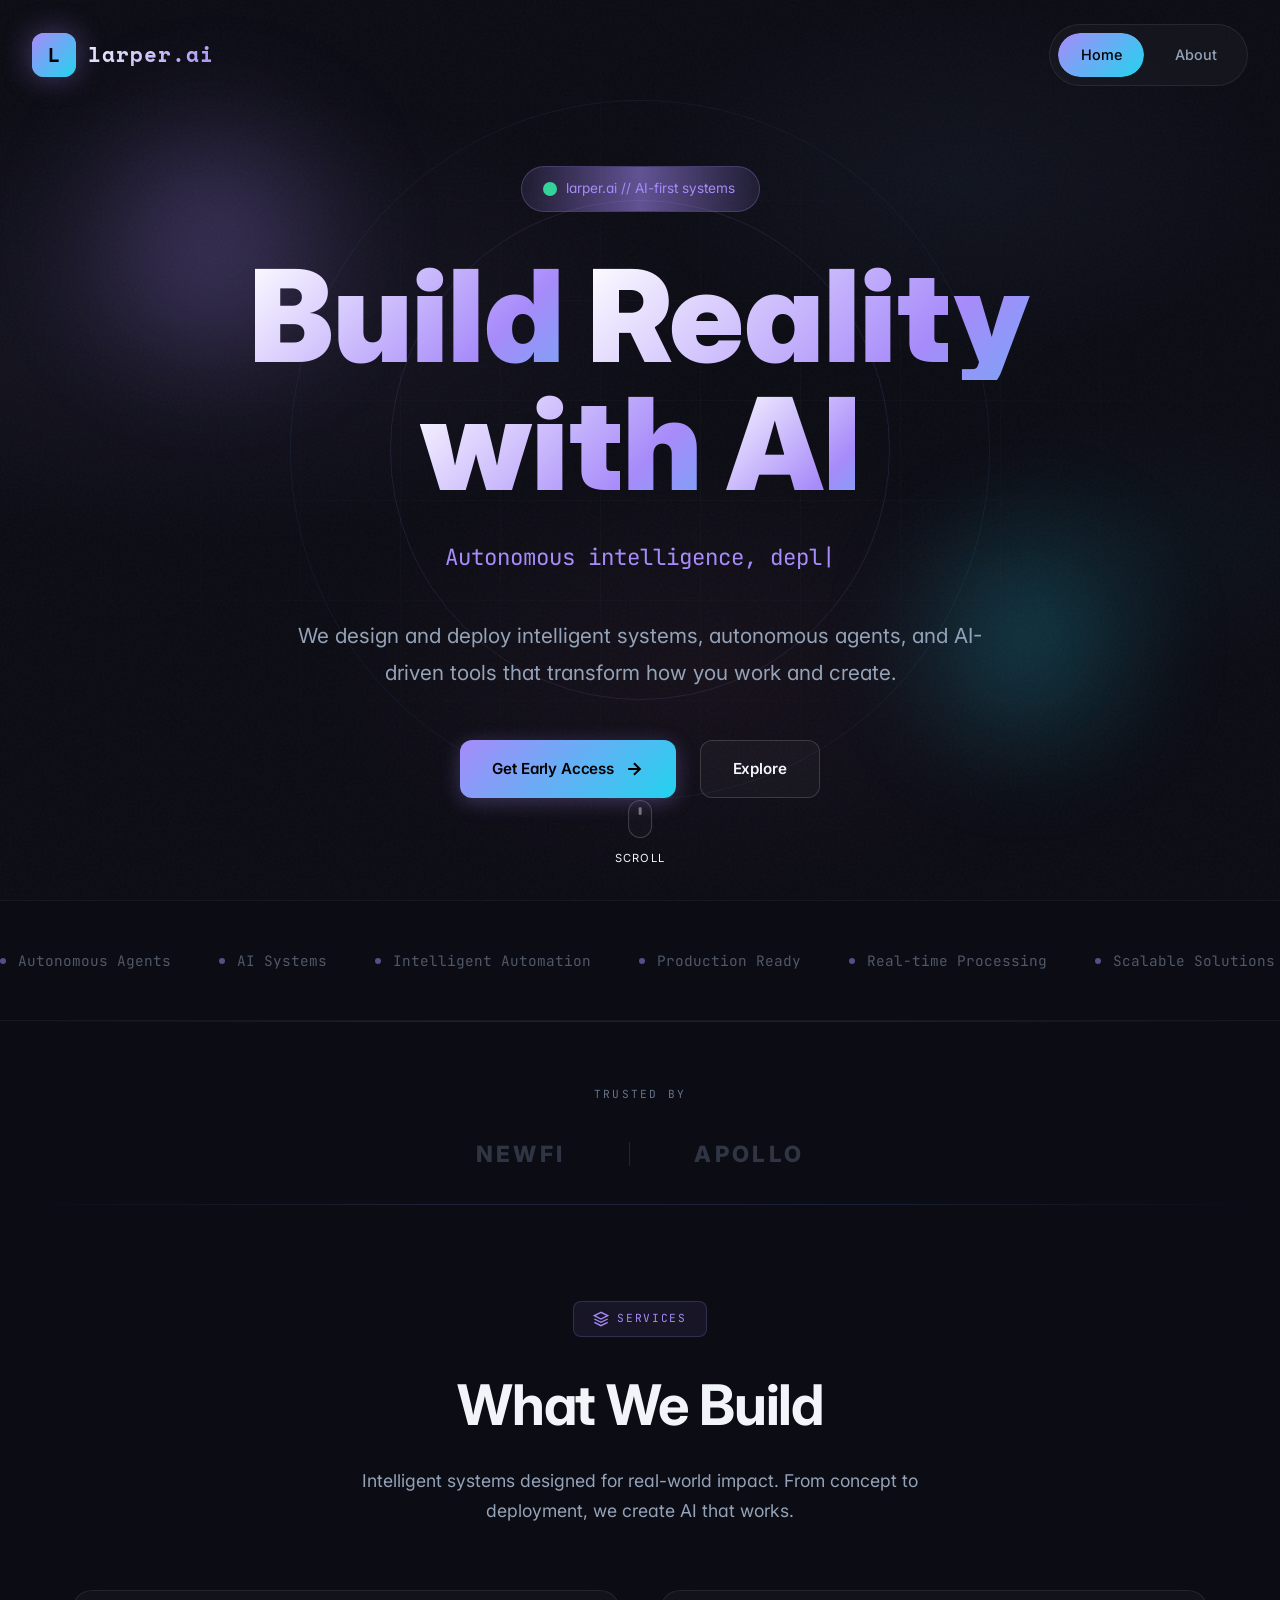
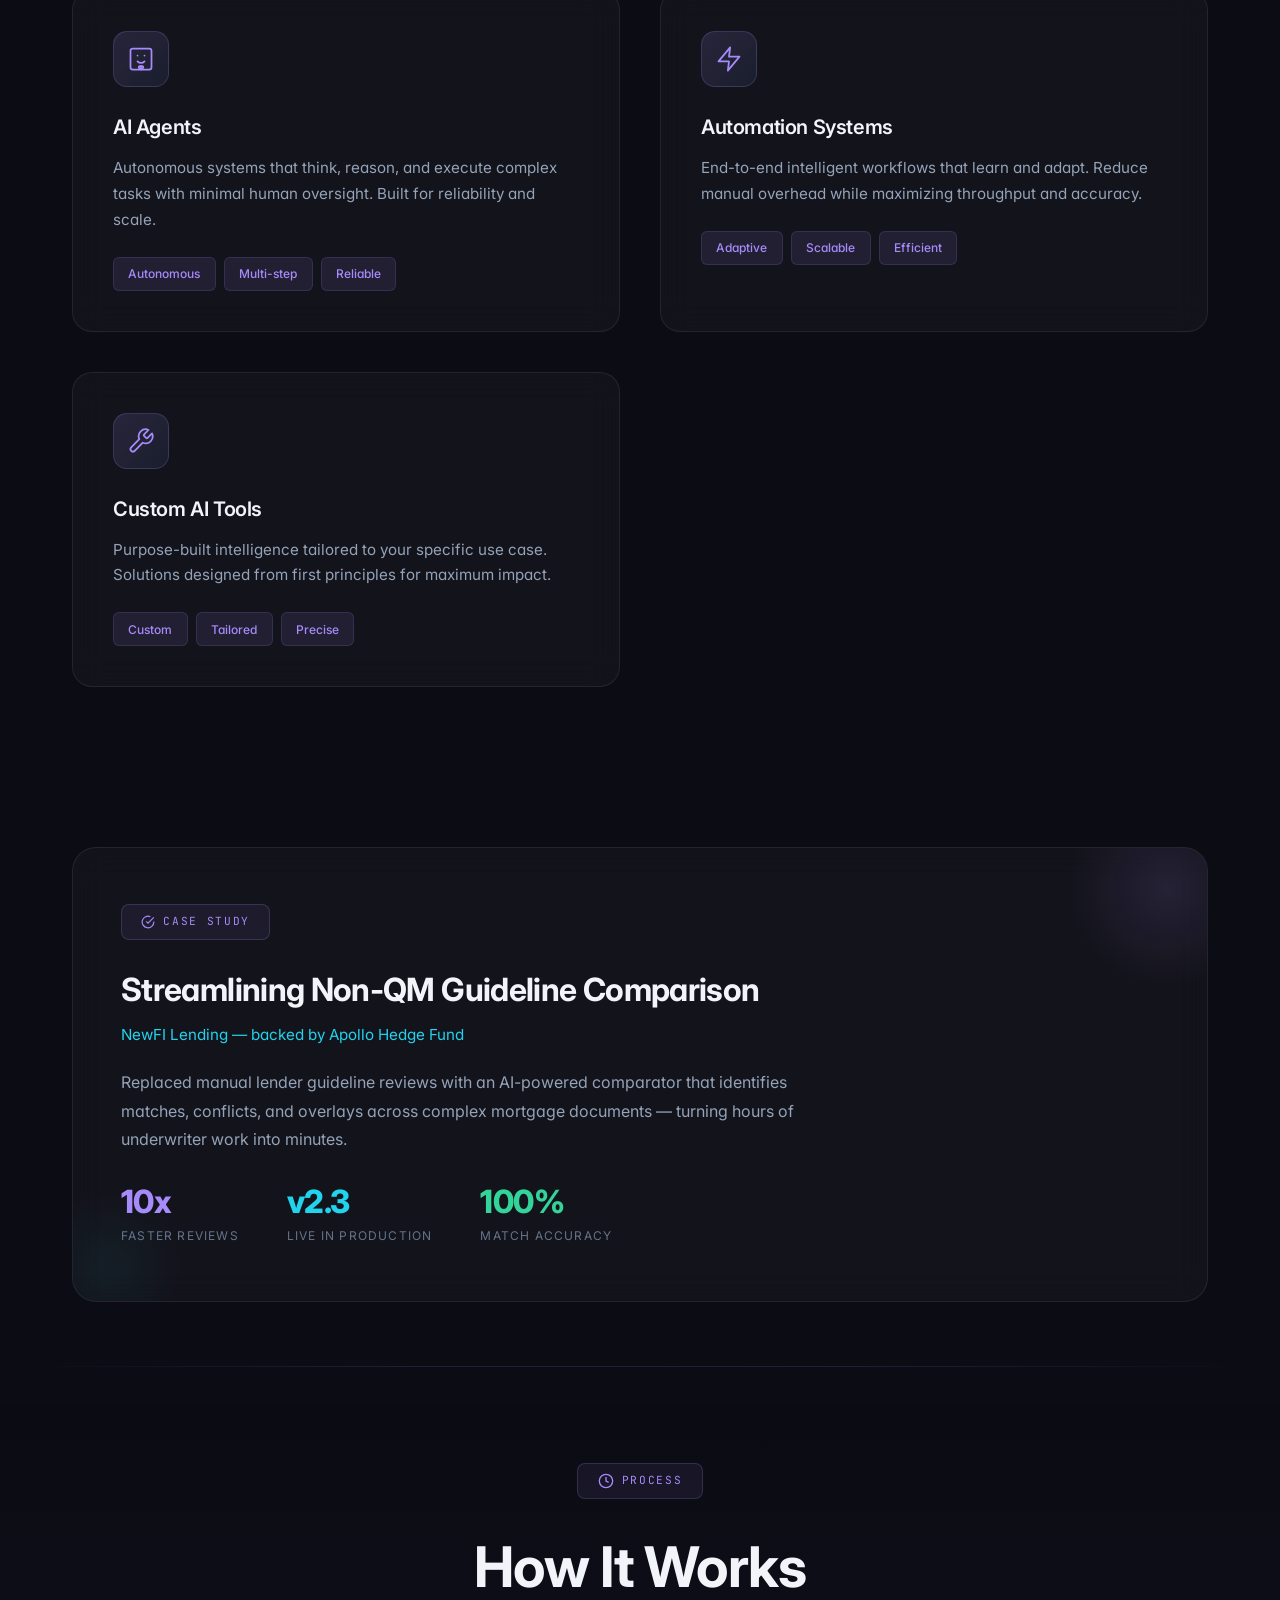
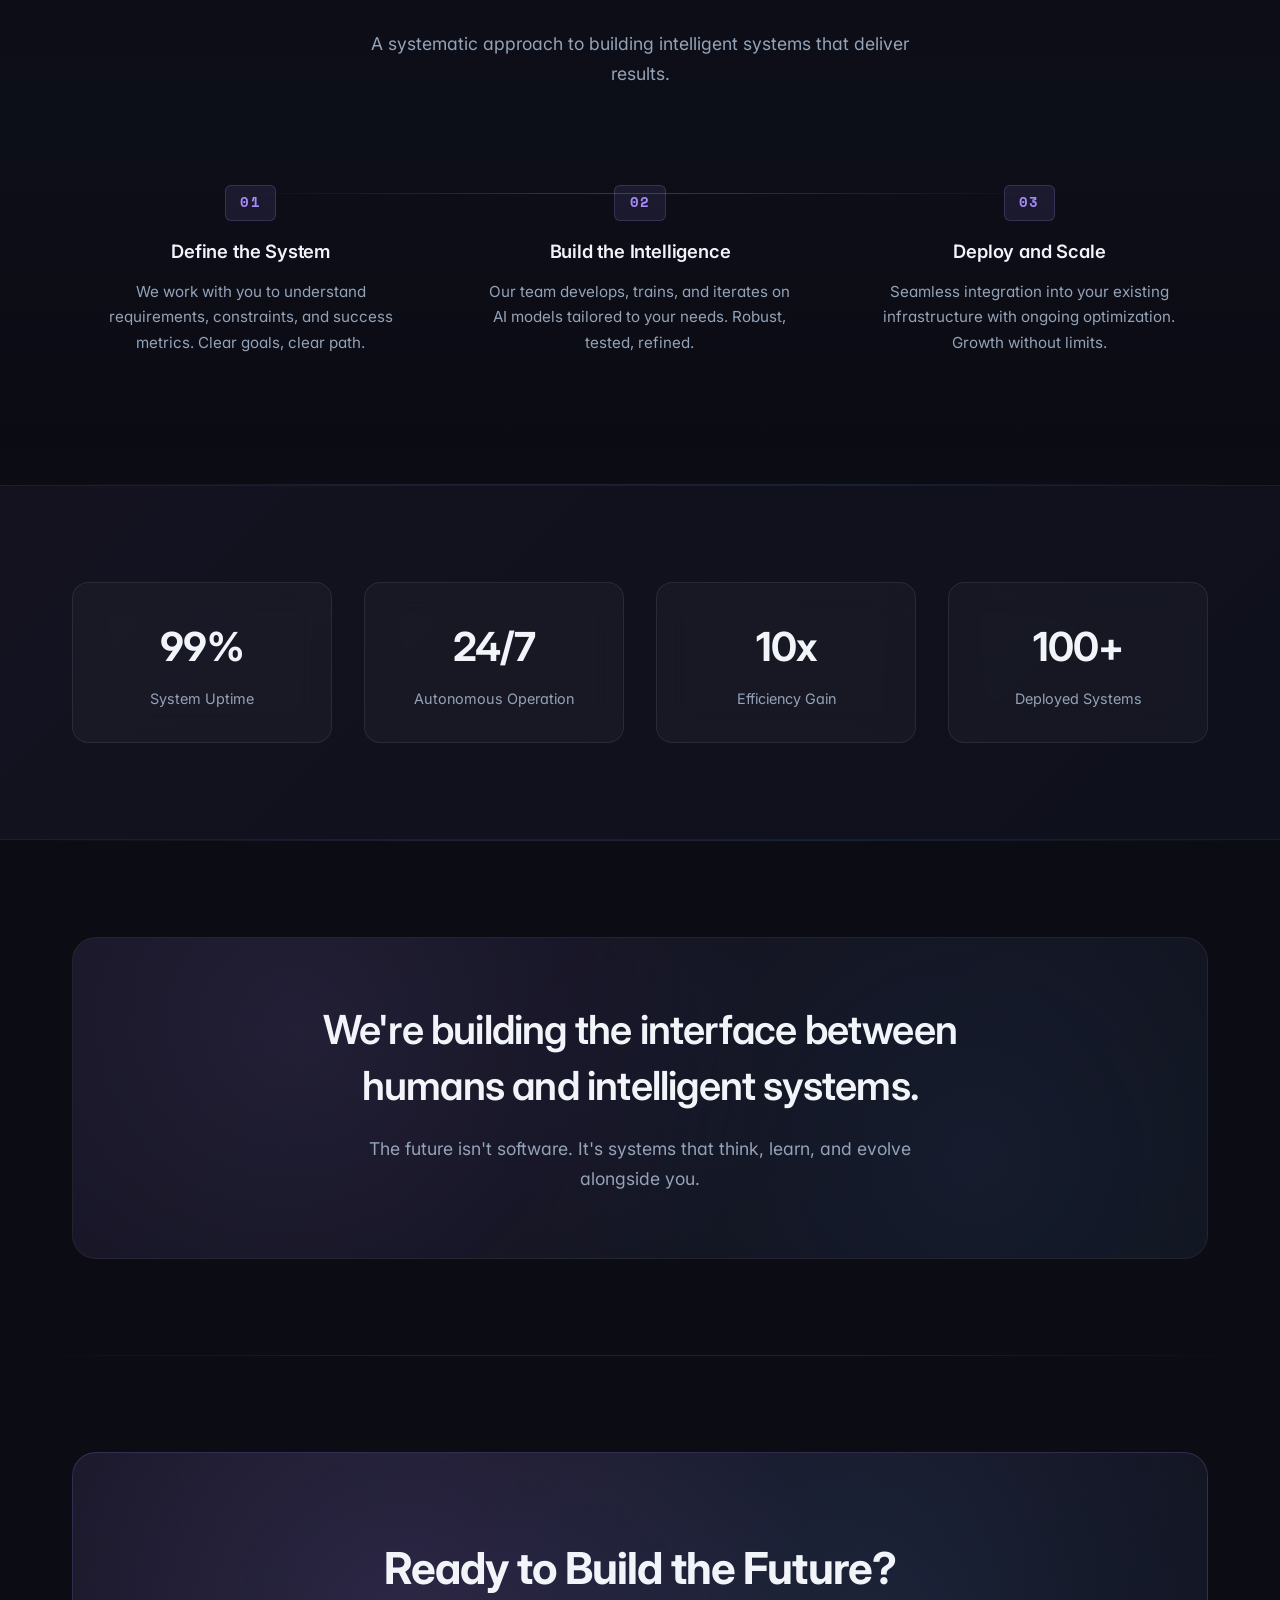
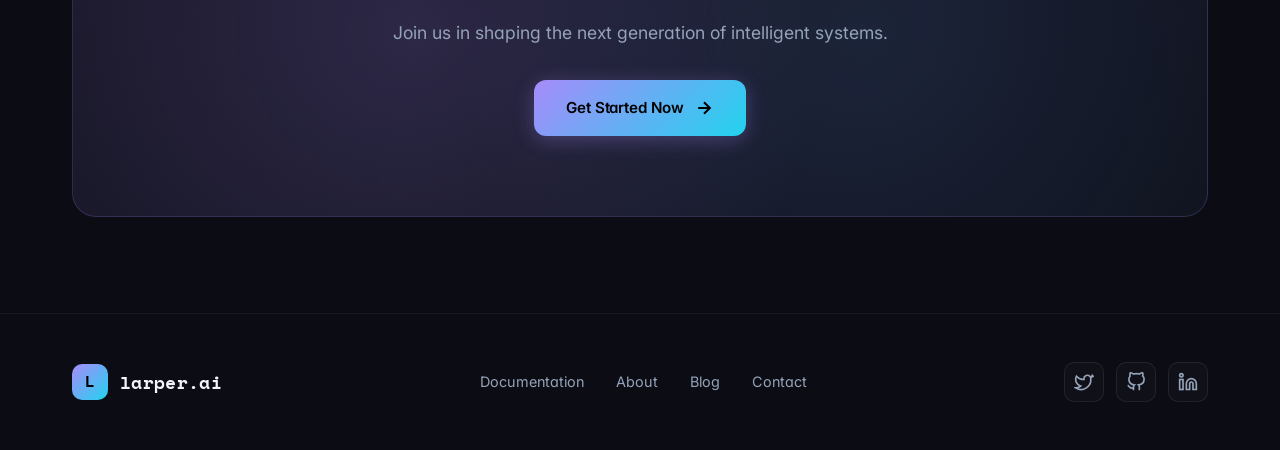
==== commit b2c3332c: "feat: add trusted-by strip, NewFI case study, mobile nav, responsive improvements - Trusted By secti" ====
--- a/my-website.html/index.html
+++ b/my-website.html/index.html
@@ -669,6 +669,163 @@
       }
     }
 
+    /* ===== TRUSTED BY ===== */
+    .trusted-section {
+      padding: 4rem 0 2rem;
+      position: relative;
+      z-index: 10;
+    }
+
+    .trusted-label {
+      font-family: 'JetBrains Mono', monospace;
+      font-size: 0.7rem;
+      text-transform: uppercase;
+      letter-spacing: 0.2em;
+      color: var(--text-muted);
+      text-align: center;
+      margin-bottom: 2rem;
+    }
+
+    .trusted-logos {
+      display: flex;
+      justify-content: center;
+      align-items: center;
+      gap: 4rem;
+      flex-wrap: wrap;
+    }
+
+    .trusted-logo {
+      font-family: 'Inter', sans-serif;
+      font-size: 1.4rem;
+      font-weight: 800;
+      letter-spacing: 0.15em;
+      color: var(--text-muted);
+      opacity: 0.4;
+      transition: opacity 0.4s ease;
+      text-transform: uppercase;
+    }
+
+    .trusted-logo:hover {
+      opacity: 0.7;
+    }
+
+    .trusted-divider {
+      width: 1px;
+      height: 24px;
+      background: rgba(255, 255, 255, 0.1);
+    }
+
+    /* ===== CASE STUDY ===== */
+    .case-study-section {
+      padding: 4rem 0;
+      position: relative;
+      z-index: 10;
+    }
+
+    .case-study-card {
+      position: relative;
+      background: var(--glass-bg);
+      border: 1px solid var(--glass-border);
+      border-radius: var(--radius-2xl);
+      padding: 3.5rem 3rem;
+      overflow: hidden;
+      backdrop-filter: blur(var(--glass-blur));
+      -webkit-backdrop-filter: blur(var(--glass-blur));
+    }
+
+    .case-study-card::before {
+      content: '';
+      position: absolute;
+      top: -60px;
+      right: -60px;
+      width: 200px;
+      height: 200px;
+      background: radial-gradient(circle, rgba(167, 139, 250, 0.12), transparent 70%);
+      pointer-events: none;
+    }
+
+    .case-study-card::after {
+      content: '';
+      position: absolute;
+      bottom: -40px;
+      left: -40px;
+      width: 150px;
+      height: 150px;
+      background: radial-gradient(circle, rgba(34, 211, 238, 0.06), transparent 70%);
+      pointer-events: none;
+    }
+
+    .case-study-badge {
+      display: inline-flex;
+      align-items: center;
+      gap: 0.5rem;
+      font-family: 'JetBrains Mono', monospace;
+      font-size: 0.7rem;
+      color: var(--accent);
+      text-transform: uppercase;
+      letter-spacing: 0.15em;
+      padding: 0.5rem 1.2rem;
+      background: rgba(167, 139, 250, 0.08);
+      border: 1px solid rgba(167, 139, 250, 0.2);
+      border-radius: var(--radius-sm);
+      margin-bottom: 1.5rem;
+    }
+
+    .case-study-card h3 {
+      font-size: clamp(1.5rem, 3vw, 2rem);
+      font-weight: 700;
+      color: var(--text);
+      margin-bottom: 0.5rem;
+      letter-spacing: -0.02em;
+      position: relative;
+    }
+
+    .case-study-client {
+      font-size: 0.95rem;
+      color: var(--accent-cyan);
+      margin-bottom: 1.25rem;
+      position: relative;
+    }
+
+    .case-study-desc {
+      color: var(--text-secondary);
+      font-size: 1rem;
+      line-height: 1.8;
+      max-width: 680px;
+      margin-bottom: 2rem;
+      position: relative;
+    }
+
+    .case-study-metrics {
+      display: flex;
+      gap: 3rem;
+      flex-wrap: wrap;
+      position: relative;
+    }
+
+    .case-study-metric {
+      text-align: left;
+    }
+
+    .metric-value {
+      font-size: 2rem;
+      font-weight: 800;
+      letter-spacing: -0.02em;
+      line-height: 1;
+      margin-bottom: 0.5rem;
+    }
+
+    .metric-value.purple { color: var(--accent); }
+    .metric-value.cyan { color: var(--accent-cyan); }
+    .metric-value.green { color: var(--accent-green); }
+
+    .metric-label {
+      font-size: 0.75rem;
+      color: var(--text-muted);
+      text-transform: uppercase;
+      letter-spacing: 0.1em;
+    }
+
     /* ===== SECTIONS ===== */
     section {
       padding: 6rem 0;
@@ -1300,6 +1457,79 @@
       overflow: hidden;
     }
 
+    /* ===== MOBILE NAV ===== */
+    .hamburger {
+      display: none;
+      flex-direction: column;
+      gap: 5px;
+      background: none;
+      border: none;
+      cursor: pointer;
+      padding: 8px;
+      z-index: 1002;
+    }
+
+    .hamburger span {
+      display: block;
+      width: 24px;
+      height: 2px;
+      background: var(--text);
+      border-radius: 2px;
+      transition: all 0.3s ease;
+    }
+
+    .hamburger.active span:nth-child(1) {
+      transform: rotate(45deg) translate(5px, 5px);
+    }
+
+    .hamburger.active span:nth-child(2) {
+      opacity: 0;
+    }
+
+    .hamburger.active span:nth-child(3) {
+      transform: rotate(-45deg) translate(5px, -5px);
+    }
+
+    .mobile-nav-overlay {
+      position: fixed;
+      inset: 0;
+      z-index: 999;
+      background: rgba(12, 12, 20, 0.95);
+      backdrop-filter: blur(30px);
+      -webkit-backdrop-filter: blur(30px);
+      display: flex;
+      align-items: center;
+      justify-content: center;
+      opacity: 0;
+      visibility: hidden;
+      transition: all 0.4s ease;
+    }
+
+    .mobile-nav-overlay.active {
+      opacity: 1;
+      visibility: visible;
+    }
+
+    .mobile-nav-links {
+      display: flex;
+      flex-direction: column;
+      align-items: center;
+      gap: 2rem;
+    }
+
+    .mobile-nav-links a {
+      color: var(--text);
+      text-decoration: none;
+      font-size: 1.5rem;
+      font-weight: 600;
+      letter-spacing: -0.01em;
+      transition: color 0.2s ease;
+    }
+
+    .mobile-nav-links a:hover {
+      color: var(--accent);
+    }
+
     /* ===== RESPONSIVE ===== */
     @media (max-width: 1024px) {
       .steps-container {
@@ -1320,6 +1550,10 @@
         display: none;
       }
 
+      .hamburger {
+        display: flex;
+      }
+
       .hero {
         padding: 6rem 1.5rem 3rem;
       }
@@ -1368,6 +1602,33 @@
 
       body {
         cursor: auto;
+      }
+
+      .case-study-card {
+        padding: 2.5rem 1.5rem;
+      }
+
+      .case-study-metrics {
+        gap: 2rem;
+      }
+    }
+
+    @media (max-width: 480px) {
+      .container {
+        padding: 0 1rem;
+      }
+
+      .feature-card {
+        padding: 2rem 1.5rem;
+      }
+
+      .trusted-logos {
+        gap: 2rem;
+      }
+
+      .case-study-metrics {
+        flex-direction: column;
+        gap: 1.5rem;
       }
     }
   </style>
@@ -1395,6 +1656,11 @@
         <a href="index.html" aria-current="page"><span>Home</span></a>
         <a href="about.html"><span>About</span></a>
       </nav>
+      <button class="hamburger" id="hamburger" aria-label="Toggle menu">
+        <span></span>
+        <span></span>
+        <span></span>
+      </button>
     </div>
   </header>
 
@@ -1457,6 +1723,22 @@
       <span class="marquee-item">Scalable Solutions</span>
     </div>
   </section>
+  <hr class="section-divider">
+
+  <!-- Trusted By -->
+  <section class="trusted-section">
+    <div class="container">
+      <div class="reveal">
+        <p class="trusted-label">Trusted By</p>
+        <div class="trusted-logos">
+          <span class="trusted-logo">NewFI</span>
+          <div class="trusted-divider"></div>
+          <span class="trusted-logo">Apollo</span>
+        </div>
+      </div>
+    </div>
+  </section>
+
   <hr class="section-divider">
 
   <!-- What We Do -->
@@ -1535,6 +1817,39 @@
       </div>
     </div>
   </section>
+
+  <!-- Case Study -->
+  <section class="case-study-section">
+    <div class="container">
+      <div class="case-study-card reveal">
+        <div class="case-study-badge">
+          <svg width="14" height="14" viewBox="0 0 24 24" fill="none" stroke="currentColor" stroke-width="2">
+            <path d="M22 11.08V12a10 10 0 1 1-5.93-9.14"/>
+            <polyline points="22 4 12 14.01 9 11.01"/>
+          </svg>
+          Case Study
+        </div>
+        <h3>Streamlining Non-QM Guideline Comparison</h3>
+        <p class="case-study-client">NewFI Lending — backed by Apollo Hedge Fund</p>
+        <p class="case-study-desc">Replaced manual lender guideline reviews with an AI-powered comparator that identifies matches, conflicts, and overlays across complex mortgage documents — turning hours of underwriter work into minutes.</p>
+        <div class="case-study-metrics">
+          <div class="case-study-metric">
+            <div class="metric-value purple">10x</div>
+            <div class="metric-label">Faster Reviews</div>
+          </div>
+          <div class="case-study-metric">
+            <div class="metric-value cyan">v2.3</div>
+            <div class="metric-label">Live in Production</div>
+          </div>
+          <div class="case-study-metric">
+            <div class="metric-value green">100%</div>
+            <div class="metric-label">Match Accuracy</div>
+          </div>
+        </div>
+      </div>
+    </div>
+  </section>
+
   <hr class="section-divider">
 
   <!-- How It Works -->
@@ -1853,8 +2168,33 @@
           emailError.classList.remove('visible');
         }
       });
+
+      // ===== MOBILE NAV =====
+      const hamburger = document.getElementById('hamburger');
+      const mobileNav = document.getElementById('mobile-nav');
+
+      hamburger.addEventListener('click', () => {
+        hamburger.classList.toggle('active');
+        mobileNav.classList.toggle('active');
+        document.body.classList.toggle('modal-open');
+      });
+
+      mobileNav.querySelectorAll('a').forEach(link => {
+        link.addEventListener('click', () => {
+          hamburger.classList.remove('active');
+          mobileNav.classList.remove('active');
+          document.body.classList.remove('modal-open');
+        });
+      });
     });
   </script>
+
+  <div class="mobile-nav-overlay" id="mobile-nav">
+    <div class="mobile-nav-links">
+      <a href="index.html">Home</a>
+      <a href="about.html">About</a>
+    </div>
+  </div>
 </body>
 
 </html>
